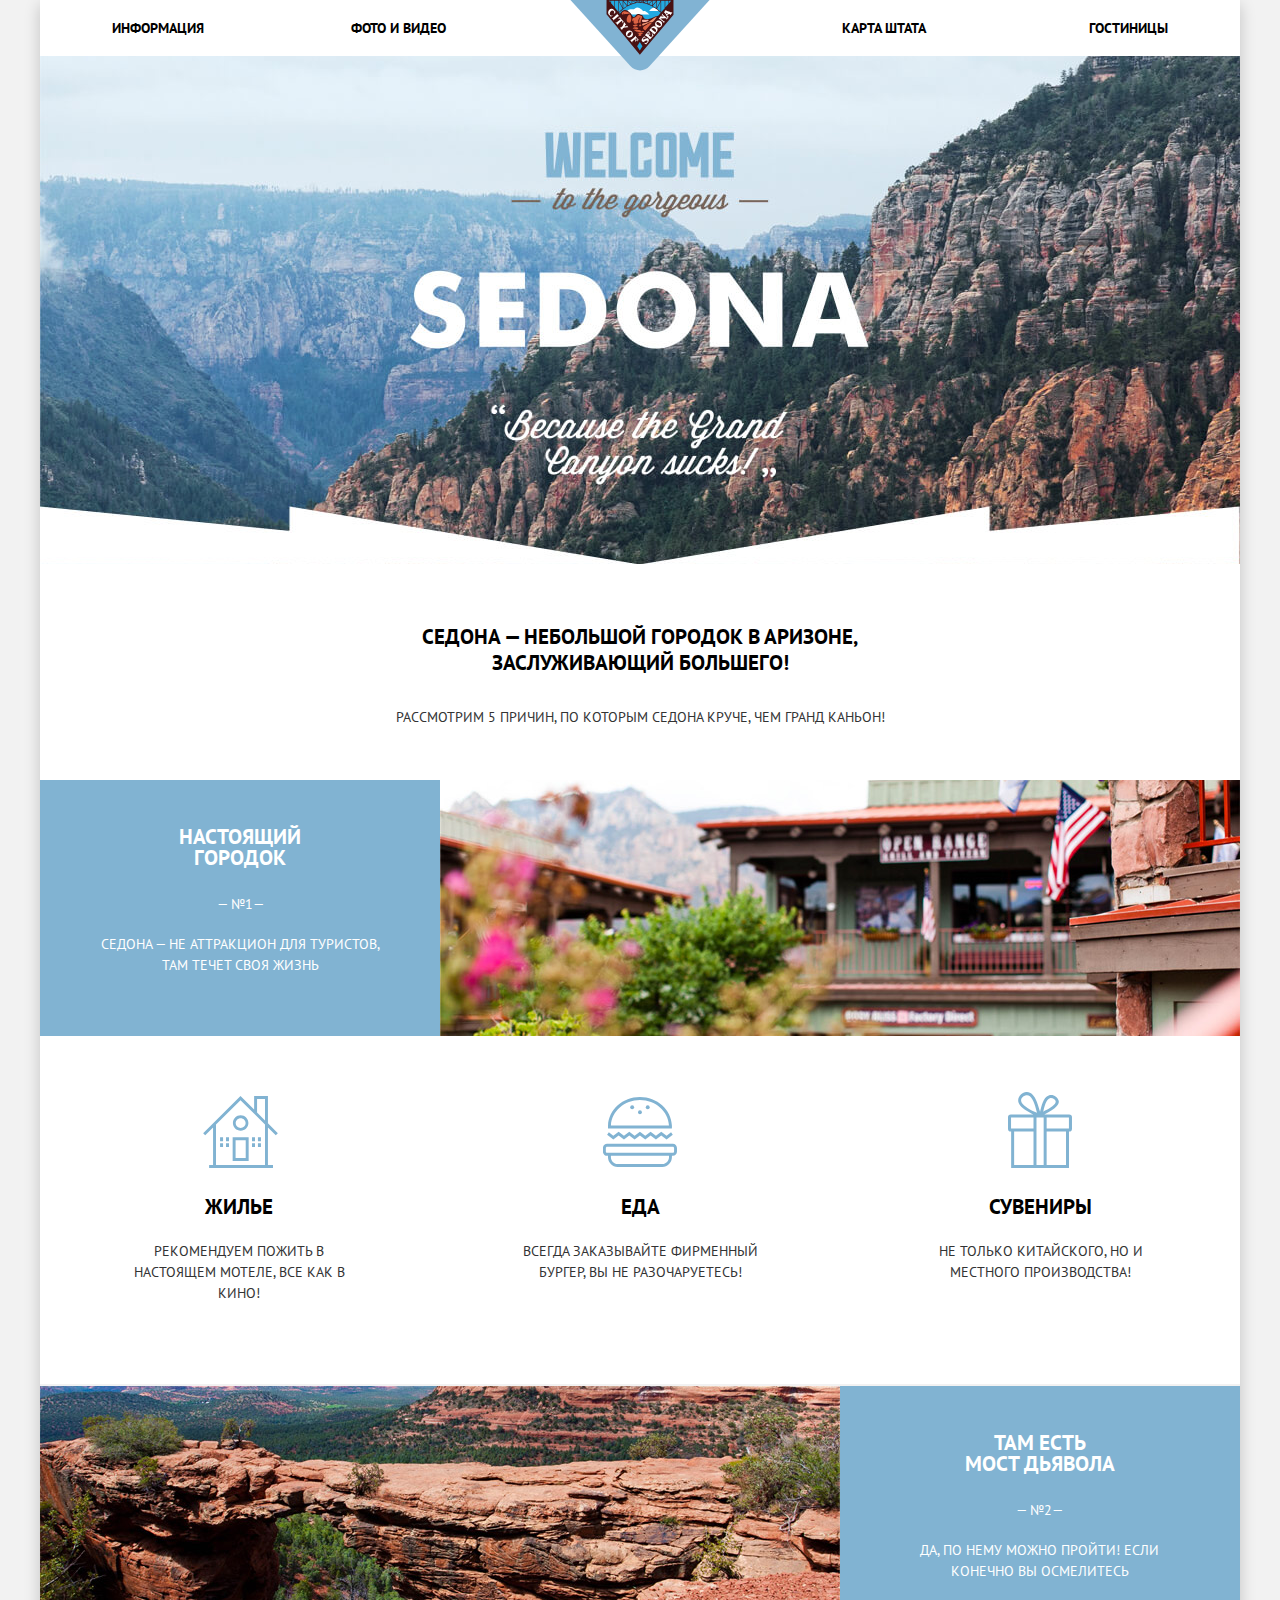
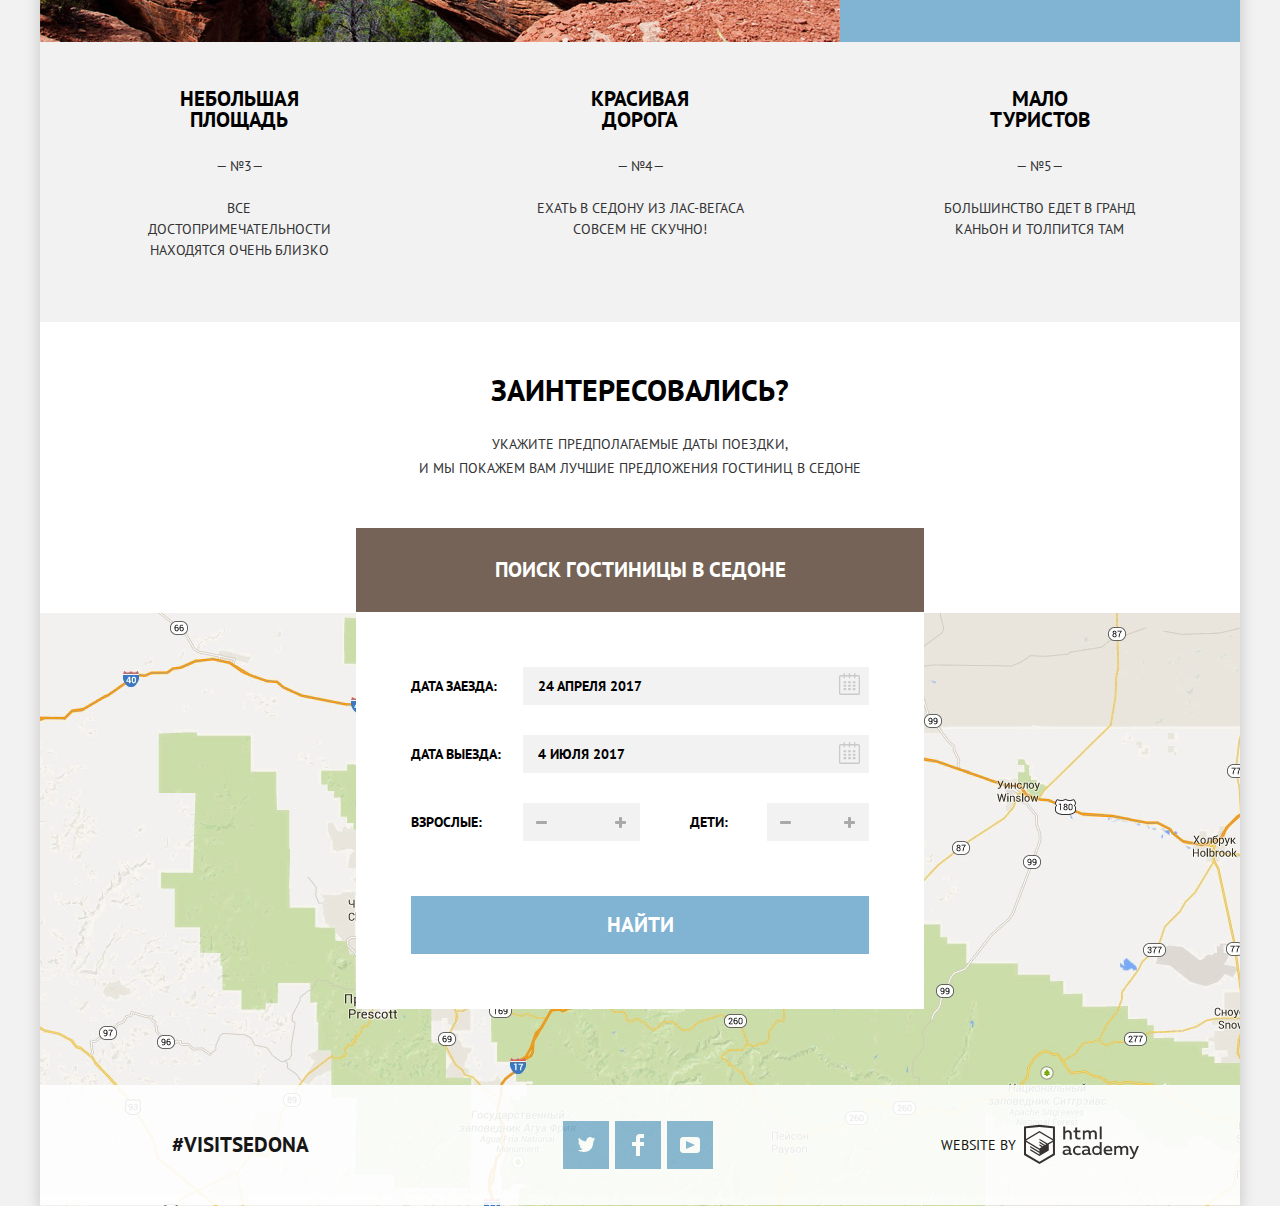
==== index.html @ dfe07df5 "final final edits" ====
<!DOCTYPE html>
<html lang="ru" class="no-js">
    <head>
        <meta charset="utf-8">
        <title>HTML Academy: Седона</title>
        <link rel="stylesheet" href="css/normalize.css">
        <link rel="stylesheet" href="css/style.css">
    </head>
    <body class="main-page">
        <div class="container">
            <header class="main-header">
                <nav class="main-navigation">
                    <div class="container-padded">
                        <a class="main-header-logo">
                            <img src="img/logo-sedona.svg" width="140" height="72" alt="Логотип сервиса поиска отелей Sedona">
                        </a>
                        <ul class="site-navigation">
                            <li class="site-navigation-items site-navigation-item-1"><a href="#">Информация</a></li>
                            <li class="site-navigation-items site-navigation-item-2"><a href="#">Фото и видео</a></li>
                            <li class="site-navigation-items site-navigation-item-3"><a href="#">Карта штата</a></li>
                            <li class="site-navigation-items site-navigation-item-4"><a href="hotels.html">Гостиницы</a></li>
                        </ul>
                    </div>
                </nav>
            </header>
            <main class="content main-content">
                <div class="main-image">
                    <h1 class="visually-hidden">Welcome to the gorgeous Sedona because the Grand Canyon sucks!</h1>
                </div>
                <section class="welcome">
                    <div class="welcome-container">
                        <h2 class="welcome-header">Седона &#8212; небольшой городок в Аризоне, заслуживающий большего!</h2>
                        <p class="welcome-text">Рассмотрим 5 причин, по которым Седона круче, чем гранд каньон!</p>
                    </div>
                </section>
                <section class="features">
                    <h2 class="visually-hidden">Преимущества Седоны</h2>
                    <ul class="features-list features-list-first">
                        <li class="features-item features-item-1">
                            <h3 class="features-title features-special-title">настоящий<br>городок</h3>
                            <span class="features-number">&#8212; №1&#8212;</span>
                            <p class="features-text">Седона &#8212; не аттракцион для туристов, там течет своя жизнь</p>
                        </li>
                        <li class="features-item features-item-2">
                            <ul class="features-inner-list">
                                <li class="features-inner-item features-inner-item-1">
                                    <h3 class="features-title">Жилье</h3>
                                    <p>рекомендуем пожить в настоящем мотеле, все как в кино!</p>
                                </li>
                                <li class="features-inner-item features-inner-item-2">
                                    <h3 class="features-title">Еда</h3>
                                    <p>всегда заказывайте фирменный бургер, Вы не разочаруетесь!</p>
                                </li>
                                <li class="features-inner-item features-inner-item-3">
                                    <h3 class="features-title">Сувениры</h3>
                                    <p>не только китайского, но и местного производства!</p>
                                </li>
                            </ul>
                        </li>
                        <li class="features-item features-item-3">
                            <h3 class="features-title features-special-title">там есть<br>мост дьявола</h3>
                            <span class="features-number">&#8212; №2&#8212;</span>
                            <p class="features-text">да, по нему можно пройти! если конечно вы осмелитесь</p>
                        </li>
                    </ul>
                    <ul class="features-list-second">
                        <li class="features-item features-item-4">
                            <h3 class="features-title">небольшая<br>площадь</h3>
                            <span class="features-number">&#8212; №3&#8212;</span>
                            <p class="features-text">все достопримечательности находятся очень близко</p>
                        </li>
                        <li class="features-item features-item-5">
                            <h3 class="features-title">красивая<br>дорога</h3>
                            <span class="features-number">&#8212; №4&#8212;</span>
                            <p class="features-text">ехать в седону из Лас-Вегаса совсем не скучно!</p>
                        </li>
                        <li class="features-item features-item-6">
                            <h3 class="features-title">мало<br>туристов</h3>
                            <span class="features-number">&#8212; №5&#8212;</span>
                            <p class="features-text">большинство едет в Гранд каньон и толпится там</p>
                        </li>
                    </ul>
                </section>
                <section class="booking">
                    <h2 class="visually-hidden">поиск гостиницы в Седоне</h2>
                    <div class="booking-first-container">
                        <b>Заинтересовались?</b>
                        <p>укажите предполагаемые даты поездки,<br> и мы покажем Вам лучшие предложения гостиниц в Седоне</p>
                    </div>
                    <div class="booking-map-wrapper">
                        <a href="#" class="button booking-button">поиск гостиницы в Седоне</a>
                        <img class="booking-img" src="img/map.jpg" width="1200" height="593" alt="Карта окрестностей Седоны">
                    </div>
                    <form action="https://echo.htmlacademy.ru" method="get" class="booking-form">
                        <div class="booking-container">
                            <label for="entry-date-field">Дата заезда:</label>
                            <div class="booking-input-wrapper booking-input-wrapper-calendar">
                                <input class="booking-input" id="entry-date-field" type="text" name="checkin-date" placeholder="24 апреля 2017">
                                <button class="calendar-button" type="button">
                                    <svg class="calendar-icon" xmlns="http://www.w3.org/2000/svg" width="21" height="22"><path d="M19.251 2.025h-2.845V.648c0-.381-.294-.689-.656-.689-.363 0-.656.308-.656.689v1.377h-3.938V.648c0-.381-.294-.689-.655-.689-.363 0-.657.308-.657.689v1.377H5.906V.648c0-.381-.294-.689-.656-.689-.363 0-.657.308-.657.689v1.377H1.75C.784 2.025 0 2.847 0 3.862v16.302C0 21.179.784 22 1.75 22h17.501c.966 0 1.749-.821 1.749-1.836V3.862c0-1.015-.783-1.837-1.749-1.837zm.437 18.139a.448.448 0 0 1-.437.459H1.75a.45.45 0 0 1-.438-.459V3.862a.45.45 0 0 1 .438-.459h2.844v1.378c0 .381.294.689.657.689.362 0 .656-.308.656-.689V3.403h3.938v1.378c0 .381.294.689.657.689.361 0 .655-.308.655-.689V3.403h3.938v1.378c0 .381.293.689.656.689.362 0 .656-.308.656-.689V3.403h2.845c.241 0 .437.206.437.459v16.302z"/><path d="M4.594 8.225h2.625v2.066H4.594zm0 3.443h2.625v2.067H4.594zm0 3.444h2.625v2.066H4.594zm4.594 0h2.625v2.066H9.188zm0-3.444h2.625v2.067H9.188zm0-3.443h2.625v2.066H9.188zm4.593 6.887h2.625v2.066h-2.625zm0-3.444h2.625v2.067h-2.625zm0-3.443h2.625v2.066h-2.625z"/></svg>
                                    <span class="visually-hidden">Выбрать дату</span>
                                </button>
                            </div>
                        </div>
                        <div class="booking-container">
                            <label for="exit-date-field">Дата выезда:</label>
                            <div class="booking-input-wrapper booking-input-wrapper-calendar">
                                <input class="booking-input" id="exit-date-field" type="text" name="checkout-date" placeholder="4 июля 2017">
                                <button class="calendar-button" type="button">
                                    <svg class="calendar-icon" xmlns="http://www.w3.org/2000/svg" width="21" height="22"><path d="M19.251 2.025h-2.845V.648c0-.381-.294-.689-.656-.689-.363 0-.656.308-.656.689v1.377h-3.938V.648c0-.381-.294-.689-.655-.689-.363 0-.657.308-.657.689v1.377H5.906V.648c0-.381-.294-.689-.656-.689-.363 0-.657.308-.657.689v1.377H1.75C.784 2.025 0 2.847 0 3.862v16.302C0 21.179.784 22 1.75 22h17.501c.966 0 1.749-.821 1.749-1.836V3.862c0-1.015-.783-1.837-1.749-1.837zm.437 18.139a.448.448 0 0 1-.437.459H1.75a.45.45 0 0 1-.438-.459V3.862a.45.45 0 0 1 .438-.459h2.844v1.378c0 .381.294.689.657.689.362 0 .656-.308.656-.689V3.403h3.938v1.378c0 .381.294.689.657.689.361 0 .655-.308.655-.689V3.403h3.938v1.378c0 .381.293.689.656.689.362 0 .656-.308.656-.689V3.403h2.845c.241 0 .437.206.437.459v16.302z"/><path d="M4.594 8.225h2.625v2.066H4.594zm0 3.443h2.625v2.067H4.594zm0 3.444h2.625v2.066H4.594zm4.594 0h2.625v2.066H9.188zm0-3.444h2.625v2.067H9.188zm0-3.443h2.625v2.066H9.188zm4.593 6.887h2.625v2.066h-2.625zm0-3.444h2.625v2.067h-2.625zm0-3.443h2.625v2.066h-2.625z"/></svg>
                                    <span class="visually-hidden">Выбрать дату</span>
                                </button>
                            </div>
                        </div>
                        <div class="booking-container booking-number-container">
                            <div class="booking-container-column booking-container-column-1">
                                <label for="adults-field">Взрослые:</label>
                                <div class="booking-input-wrapper booking-input-wrapper-counter">
                                    <button class="booking-control booking-control-minus" type="button"><span class="visually-hidden">Увеличить</span></button>
                                    <input class="booking-input" id="adults-field" type="number" name="adults" min="1" max="10" step="1">
                                    <button class="booking-control booking-control-plus" type="button"><span class="visually-hidden">Уменьшить</span></button>
                                </div>
                            </div>
                            <div class="booking-container-column booking-container-column-2">
                                <label class="children-label" for="children-field">Дети:</label>
                                <div class="booking-input-wrapper booking-input-wrapper-counter">
                                    <button class="booking-control booking-control-minus" type="button"><span class="visually-hidden">Увеличить</span></button>
                                    <input class="booking-input" id="children-field" type="number" name="children" min="0" max="10" step="1">
                                    <button class="booking-control booking-control-plus" type="button"><span class="visually-hidden">Уменьшить</span></button>
                                </div>
                            </div>
                        </div>
                        <input class="button booking-btn-container" type="submit" value="Найти">
                    </form>
                </section>
            </main>
            <footer class="main-footer">
                <p class="footer-hash">
                    <a href="#">#visitsedona</a>
                </p>
                <div class="footer-social">
                    <ul class="social-list">
                        <li><a class="social-button social-button-tw" href="#">Twitter</a></li>
                        <li><a class="social-button social-button-fb" href="#">Facebook</a></li>
                        <li><a class="social-button social-button-you" href="#">Youtube</a></li>
                    </ul>
                </div>
                <p class="footer-copyright">
                    <span>website by</span>
                    <a class="html-academy-link" href="https://htmlacademy.ru/intensive/htmlcss" target="_blank">
                        <img src="img/logo-htmlacademy.svg" width="115" height="41" alt="HTML-Academy">
                    </a>
                </p>
            </footer>
        </div>
    </body>
</html>
---- css/style.css ----
@charset "UTF-8";

/*============================================
Подключение шрифтов
============================================*/
@font-face {
  font-family: "PT Sans";
  font-style: normal;
  font-weight: 400;
  src: url("../fonts/pt-sans-v9-latin_cyrillic-regular.woff2") format("woff2"),
       url("../fonts/pt-sans-v9-latin_cyrillic-regular.woff") format("woff");
}

@font-face {
  font-family: "PT Sans";
  font-style: normal;
  font-weight: 700;
  src: url("../fonts/pt-sans-v9-latin_cyrillic-700.woff2") format("woff2"),
       url("../fonts/pt-sans-v9-latin_cyrillic-700.woff") format("woff");
}

/*============================================
Базовые стили
============================================*/
body {
    font-family: "PT Sans", Arial, sans-serif;
    font-size: 14px;
    line-height: 1.5;
    color: #333333;
    text-transform: uppercase;
    margin: 0 auto;
    background-color: #f2f2f2;
}

a {
    text-decoration: none;
}

.container {
    width: 1200px;
    margin: 0 auto;
    box-shadow: 0 5px 15px rgba(0, 1, 1, 0.2);
}

.container-padded {
    padding-left: 72px;
    padding-right: 72px;
}

.visually-hidden:not(:focus):not(:active) {
    position: absolute;
    width: 1px;
    height: 1px;
    margin: -1px;
    border: 0;
    padding: 0;
    white-space: nowrap;
    clip-path: inset(100%);
    clip: rect(0 0 0 0);
    overflow: hidden;
}

.visually-hidden {
  position: absolute;
  width: 1px;
  height: 1px;
  margin: -1px;
  border: 0;
  padding: 0;
  white-space: nowrap;
  clip-path: inset(100%);
  clip: rect(0 0 0 0);
  overflow: hidden;
}

/*============================================
Стили навигации - хедера
============================================*/
.main-navigation {
    position: relative;
    line-height: 1.86;
    font-weight: bold;
    color: #000000;

    background-color: #ffffff;
}

.main-header-logo {
    position: absolute;
    width: 140px;
    height: 72px;
    top: -1px;
    left: 0;
    right: 0;
    margin-left: auto;
    margin-right: auto;
}

.site-navigation {
    display: flex;
    margin: 0;
    padding: 0;
    text-align: center;
    list-style: none;
}

.site-navigation .site-navigation-items {
    padding-top: 15px;
    padding-bottom: 15px;
}

.site-navigation .site-navigation-item-1 {
    text-align: left;
    padding-right: 74px;
}

.site-navigation .site-navigation-item-2 {
    margin-right: auto;
    text-align: left;
    padding-left: 73px;
    padding-right: 68px;
}

.site-navigation .site-navigation-item-3 {
    margin-left: auto;
    text-align: right;
    padding-left: 76px;
    padding-right: 75px;
}

.site-navigation .site-navigation-item-4 {
    text-align: right;
    padding-left: 88px;
}

.site-navigation a:not(.current-page) {
    color: #000000;
}

.site-navigation a:not(.current-page):hover {
    color: #81b3d2;
}

.site-navigation a:not(.current-page):active {
    color: rgba(0, 0, 0, 0.3);
}

.site-navigation .current-page,
.site-navigation .current-page:hover,
.site-navigation .current-page:active {
    color: #766357;
}


/*============================================
Стили основного контента
============================================*/
/* приветствие с фоном */

.main-content {
    display: flex;
    flex-direction: column;
}
.main-image {
    min-height: 508px;
    background: url("../img/welcome-bg_all-in-one.jpg");
    background-position: 0 -83px;
    background-repeat: no-repeat;
}

.welcome {
    background-color: #ffffff;
}

.welcome-container {
    max-width: 500px;
    min-height: 155px;
    margin: 0 auto;
    padding-bottom: 18px;
    padding-top: 43px;
    background-color: #fff;
    text-align: center;
}

.welcome .welcome-header {
    margin-bottom: 30px;
    font-size: 21px;
    line-height: 1.24;
    font-weight: bold;
    color: #000000;
    background-color: #ffffff;
}

/* блок преимуществ */
.features-list,
.features-inner-list,
.features-list-second {
    margin: 0;
    padding: 0;
    list-style: none;
}

.features-list .features-item-1 {
    display: flex;
    flex-direction: column;
    min-height: 256px;
    padding-left: 60px;
    padding-right: 860px;
    text-align: center;
    color: #ffffff;
    background-color: #81b3d2;
    background-image: url("../img/city-scene.jpg");
    background-position: 100% -78px;
    background-repeat: no-repeat;
}

.features-list .features-item-3 {
    display: flex;
    flex-direction: column;
    min-height: 256px;
    padding-right: 49px;
    padding-left: 848px;
    text-align: center;
    color: #ffffff;
    background-color: #81b3d2;
    background-image: url("../img/devils-bridge.jpg");
    background-position: 0 -76px;
    background-repeat: no-repeat;
}
/* ---------------- */
.features-inner-list {
    display: flex;
    margin-bottom: 2px;
    background-color: #ffffff;
}

.features-inner-list .features-inner-item {
    display: flex;
    flex-direction: column;
    margin: 0 auto;
    padding-top: 145px;
    padding-bottom: 66px;
    text-align: center;

    background-repeat: no-repeat;
    background-position-x: 50%;
}

.features-inner-list .features-title {
    margin: 0;
    padding-top: 15px;
    padding-bottom: 10px;
}

.features-inner-list .features-inner-item-1 {
    width: 252px;
    padding-left: 73px;
    padding-right: 75px;

    background-image: url("../img/icon-1.svg");
    background-position-y: 60px;
}

.features-inner-list .features-inner-item-2 {
    width: 284px;
    padding-left: 58px;
    padding-right: 58px;

    background-image: url("../img/icon-2.svg");
    background-position-y: 61px;
}

.features-inner-list .features-inner-item-3 {
    width: 273px;
    padding-left: 64px;
    padding-right: 63px;

    background-image: url("../img/icon-3.svg");
    background-position-y: 56px;
}
/* -------------------- */
.features-list-second {
    display: flex;
    text-align: center;
}

.features-item-4 {
    width: 208px;
    padding: 34px 97px 47px 95px;
}

.features-item-5 {
    width: 262px;
    padding: 34px 69px 47px 69px;
}

.features-item-6 {
    width: 247px;
    padding: 34px 77px 47px 76px;
}

.features-list-second .features-title {
    margin: 0;
    padding-top: 12px;
    padding-bottom: 26px;
}

.features-list-second .features-text {
    padding-top: 7px;
}

/* ---------------- */
.features-item .features-title {
    font-size: 21px;
    line-height: 1;
    font-weight: bold;
    color: #000000;
}

.features .features-special-title {
    padding-top: 25px;
    padding-bottom: 5px;
    color: #ffffff;
}

.features-item .features-number{
    padding-bottom: 5px;
}

/* блок заказа гостиниц */
.booking {
    position: relative;
    display: flex;
    flex-direction: column;
    align-items: center;
    text-align: center;
    background-color: #ffffff;
}

.booking-first-container {
    padding-top: 50px;
    padding-bottom: 47px;
}

.booking b {
    font-size: 30px;
    line-height: 1.2;
    font-weight: bold;
    color: #000000;
}

.booking p {
    margin: 0;
    padding-top: 25px;
    line-height: 1.71;
    color: #333333;
}

.booking-map-wrapper {
    position: relative;
    display: block;
    width: 1200px;
    height: 557px;
}

.booking-button {
    display: block;
    width: 568px;
    min-height: 56px;
    margin-left: auto;
    margin-right: auto;
    padding-top: 29px;
    font-size: 21px;
    line-height: 1.24;
    font-weight: bold;
    color: #ffffff;

    background-color: #766357;
}

.booking-button:hover {
    background-color: #604e43;
}

.booking-button:active {
    background-color: #503e33;
}

.booking input[type="submit"]:hover {
    background-color: #669ec0;
}

.booking input[type="submit"]:active {
    background-color: #5496bd;
}

.booking-img {
    position: absolute;
    top: 85px;
    left: 0;
}

.booking-form {
    position: absolute;
    width: 568px;
    top: 290px;
    padding: 55px;

    background-color: #ffffff;
    box-sizing: border-box;
}

.booking-form .booking-container {
    display: flex;
    align-items: center;
    margin-top: 0;
    margin-bottom: 30px;
    font-weight: bold;
    line-height: 1.86;
    color: #000000;
    box-sizing: border-box;
}
.booking-form .booking-number-container {
    margin-bottom: 55px;
}

.booking-form label {
    display: block;
    flex-shrink: 0;
    width: 112px;
    text-align: left;
    padding: 6px 0 6px 0;
}

.booking-container-column {
    display: flex;
    width: 50%;
}

.booking-form .booking-input-wrapper {
    position: relative;
    width: 346px;
}

.booking-input-wrapper-calendar .calendar-button {
    position: absolute;
    top: 0;
    right: 0;
    width: 39px;
    height: 38px;
    padding: 0;
    border: 0;

    background-color: transparent;
}

.booking-input-wrapper-calendar .calendar-icon {
    fill: #cacaca;
}

.booking-input-wrapper-calendar .calendar-icon:hover {
    fill: #000000;
}

.booking-input-wrapper-calendar .calendar-icon:active {
    fill: #81b3d2;
}

.booking-form .booking-input {
    width: 100%;
    min-height: 38px;
    padding: 6px 15px;
    padding-right: 45px;
    box-sizing: border-box;

    font-size: 14px;
    line-height: 1.86;
    font-weight: bold;
    text-transform: uppercase;
    border: 0;
/*     outline: 0; */

    background-color: #f2f2f2;
}

.booking-container-column .booking-input {
    width: 50%;
    height: 38px;
    margin: 0;
    padding-left: 5px;
    padding-right: 5px;
    text-align: center;
}

.booking-form .children-label {
    text-align: center;
    padding: 0;
    padding-top: 6px;
    padding-left: 12px;
    width: 50%;
}

input[type="number"] {
    -moz-appearance:textfield;
}

input::-webkit-outer-spin-button,
input::-webkit-inner-spin-button {
    -webkit-appearance: none;
}

.booking-form .booking-input:hover {
    background-color: #ebebeb;
}

.booking-form .booking-input:focus {
    background-color: #fff;
    box-shadow: inset 0 0 0 2px #e5e5e5;
}

.booking-form .booking-input::placeholder {
    color: #000000;
}

.booking-input-wrapper-counter {
    display: flex;
    width: 100%;
}

.booking-control {
    position: relative;
    display: block;
    flex-shrink: 0;
    width: 38px;
    height: 38px;
    background-color: #f2f2f2;
    border: 0;
}

.booking-control-minus:before {
    content: "";
    position: absolute;
    top: 18px;
    left: 13px;
    width: 11px;
    height: 3px;
    border-radius: 1px;
    background-color: #a9a9a9;
}

.booking-control-plus:before {
    content: "";
    position: absolute;
    top: 18px;
    left: 13px;
    width: 11px;
    height: 3px;
    border-radius: 1px;
    background-color: #a9a9a9;
}

.booking-control-plus:after {
    content: "";
    position: absolute;
    top: 14px;
    left: 17px;
    width: 3px;
    height: 11px;
    border-radius: 1px;
    background-color: #a9a9a9;
}

.booking-control-minus:hover:before{
    background-color: #000000;
}

.booking-control-plus:hover:after,
.booking-control-plus:hover:before{
    background-color: #000000;
}

.booking-control-minus:active:before{
    background-color: #81b3d2;
}

.booking-control-plus:active:after,
.booking-control-plus:active:before{
    background-color: #81b3d2;
}

.booking-form input[type=submit] {
    width: 100%;
    margin-bottom: 0;
    padding: 16px 48px;
    text-align: center;
    font-size: 21px;
    line-height: 1.24;
    font-weight: bold;
    color: #ffffff;
    text-transform: uppercase;
    border: 0;
    background-color: #81b3d2;

}

/*============================================
Стили подвала
============================================*/
.main-footer {
    display: flex;
    justify-content: space-between;
    align-items: center;
    position: relative;
    width: 1200px;
    min-height: 120px;
    background-color: #ffffff;
    opacity: 0.9;
}

.footer-hash {
    padding-left: 132px;
}

.footer-hash a{
    font-size: 21px;
    line-height: 1.24;
    font-weight: bold;
    color: #000000;
}

.footer-social .social-list {
    display: flex;
    margin: 0;
    margin-left: 26px;
    padding: 0;
    list-style: none;
}

.social-list li {
    margin-right: 6px;
}

.social-list li:last-child {
    margin-right: 0;
}

.social-list .social-button {
    display: block;
    width: 46px;
    height: 48px;
    text-indent: 100%;
    white-space: nowrap;
    overflow: hidden;
    background-color: #81b3d2;
    background-position: 50% 50%;
    background-repeat: no-repeat;
}

.social-list .social-button:last-child {
    margin-right: 0;
}

.social-list .social-button-tw {
    background-image: url("../img/twitter.svg");
}

.social-list .social-button-fb {
    background-image: url("../img/fb-icon.svg");
}

.social-list .social-button-you {
    background-image: url("../img/youtube.svg");
}

.footer-copyright {
    display: flex;
    align-items: center;
    padding-right: 101px;
}

.footer-copyright span {
    padding-right: 8px;
    line-height: 1.86;
    color: #000000;
}

.social-button:hover {
    background-color: #669ec0;
}

.social-button:active {
    background-color: #5496bd;
}

.footer-copyright .html-academy-link {
    padding-top: 6px;
}

/*============================================
Стили страницы отелей
============================================*/
.filter {
    min-height: 160px;
    padding: 27px 0 30px;
    color: #ffffff;
    background-image: url("../img/filter_bg.jpg");
    background-repeat: no-repeat;
    background-position: 0 -100px;
}

.filter .flex-container {
    display: flex;
    box-sizing: border-box;
}

.inner-booking-form .booking-fieldset {
    min-width: 240px;
    margin: 0;
    padding: 0;
    border: 0;
}

.inner-booking-form .booking-fieldset-2 {
    margin-left: 15px;
}

.filter .fieldset-legend {
    font-size: 16px;
    line-height: 1.31;
    font-weight: bold;
    margin: 0;
    margin-bottom: 24px;
}

.filter .filter-list {
    margin: 0;
    padding: 0;
    list-style: none;
}

.filter .filter-item {
    margin-bottom: 23px;
}

.filter .filter-item:last-child {
    margin-bottom: 0;
}

.filter .filter-checkbox {
    position: absolute;
    width: 1px;
    height: 1px;
    margin: -1px;
    border: 0;
    padding: 0;
    white-space: nowrap;
    clip-path: inset(100%);
    clip: rect(0 0 0 0);
    overflow: hidden;
}

.filter .filter-checkbox-label {
    display: inline-block;
    vertical-align: top;
    position: relative;
    padding-top: 1px;
    padding-bottom: 1px;
    padding-left: 40px;
    user-select: none;
}

.filter .filter-checkbox-label:before {
    content: "";
    position: absolute;
    display: block;
    top: 0;
    left: 0;
    width: 23px;
    height: 23px;
    background-image: url("../img/checkbox-off.svg");
    background-repeat: no-repeat;
    background-position: 0 0;
    background-size: 23px 23px;
}

.filter-checkbox:checked ~ .filter-checkbox-label:before {
    width: 27px;
    height: 23px;
    background-image: url("../img/checkbox-on.svg");
    background-size: 27px 23px;
}

.inner-booking-form .range-container {
    display: flex;
    flex-direction: column;
    align-items: center;
    margin-left: auto;
}

/* ====================================================== */
.range {
  width: 318px;
  padding: 0;
  border: none;
  color: hsl(0, 0%, 100%);
  text-transform: uppercase;
}

.range-title {
  font-weight: 600;
  font-size: 16px;
  line-height: 21px;
}

.range-controls {
  position: relative;
  display: flex;
  justify-content: space-around;
  height: 32px;
  margin-top: 9px;
  margin-bottom: 54px;
  border: 2px solid hsl(0, 0%, 100%);
  border-radius: 2px;
}

.range-controls::after {
  content: "";
  position: absolute;
  top: 50%;
  left: 50%;
  width: 2px;
  height: 22px;
  background: hsl(0, 0%, 100%);
  transform: translate(-50%, -50%);
}

.range-label {
  font-size: 14px;
  line-height: 32px;
}

.range-label::before {
  content: "";
  position: absolute;
  top: 0;
  width: 50%;
  height: 32px;
}

.range-label-min::before {
  left: 0;
}
.range-label-max::before {
  right: 0;
}

.range-scale {
  position: absolute;
  bottom: -22px;
  width: 100%;
  height: 2px;
  background: hsla(0, 0%, 100%, 0.3);
}

.range-bar {
  position: absolute;
  left: calc(100% * 0 / 5000);
  right: calc(100% * (5000 - 3000) / 5000);
  height: 2px;
  background: hsl(0, 0%, 100%);
}

.range-lever {
  box-sizing: border-box;
  position: absolute;
  bottom: -32px;
  z-index: 2;
  width: 20px;
  height: 20px;
  background: hsl(0, 0%, 67%);
  border: 8px solid hsl(0, 0%, 100%);
  border-radius: 50%;
  box-shadow: 0 2px 1px 0 hsla(0, 0%, 0%, 0.2);
  cursor: grab;
}

.range-lever:active {
  cursor: grabbing;
}

.range-lever:hover {
  background: hsl(209, 64%, 31%);
}

.range-lever-min {
  left: calc(100% * 0 / 5000 - 20px / 2);
}

.range-lever-max {
  left: calc(100% * 3000 / 5000 - 20px / 2);
}

.range-input:focus + .range-lever {
  box-shadow: 0 0 0 3px hsla(0, 0%, 100%, 0.5);
}

.btn-transparent {
  display: block;
  padding: 6px 35px;
  font-size: 14px;
  line-height: 20px;
  color: hsl(0, 0%, 100%);
  text-transform: uppercase;
  background: transparent;
  border: 2px solid hsl(0, 0%, 100%);
  border-radius: 2px;
  cursor: pointer;
}

.btn-transparent:hover,
.btn-transparent:focus {
  color: hsl(0, 0%, 0%);
  background: hsl(0, 0%, 100%);
}

.btn-transparent:focus::-moz-focus-inner {
  border: 0;
}

/* ====================================================== */

.filter-info {
    color: #000000;
    background-color: #ffffff;
    border-bottom: 1px solid #e5e5e5;
}

.filter-info .flex-container {
    display: flex;
    align-items: center;
    padding-top: 10px;

}

.filter-search-results {
    min-width: 135px;
    margin-right: 30px;
    font-size: 21px;
    line-height: 1.24;
    font-weight: bold;
    color: #000000;
}

.filter-type {
    margin-top: 5px;
}

.sort-list {
    display: flex;
    margin: 0;
    padding: 0;
    list-style: none;
    font-size: 12px;
    line-height: 1.5;
    color: #000000;
}

.sort-list-title {
    margin-right: 38px;
}

.sort-item {
    margin-right: 34px;
}

.sort-item:last-child {
    margin-right: 0;
}

.sort-list-link {
    color: rgba(0, 0, 0, 0.3);
    text-decoration: none;
    border-bottom: 1px dotted #81b3d2;
}

.sort-list-link-active {
    color: #81b3d1;
    border-color: transparent;
}

.sort-list-link:active {
    color: #000000;
    border-color: transparent;
}

.sort-list-link:hover {
    color: #81b3d1;
}

.filter-sort {
    margin-top: 3px;
    margin-right: 1px;
    margin-left: auto;
}

.filter-sort-list {
    display: flex;
    margin: 0;
    padding: 0;
    list-style: none;
}

.triangle-item:last-child {
    margin-left: 12px;
}

.triangle {
    display: block;
    width: 0px;
    height: 0px;
    border-width: 10px 5.5px;
    border-color: #cacaca;
    border-style: solid;
    text-indent: -1000px;
    overflow: hidden;
}

.triangle-up {
    border-top: none;
    border-left-color: transparent;
    border-right-color: transparent;
}

.triangle-active {
    border-color: #81b3d2;
}

.triangle-down {
    border-bottom: none;
    border-left-color: transparent;
    border-right-color: transparent;
}

.triangle:hover {
    border-color: #231f20;
    border-left-color: transparent;
    border-right-color: transparent;
}

.triangle:active {
    border-color: #81b3d2;
    border-left-color: transparent;
    border-right-color: transparent;
}


/* ====================================================== */
.hotels {
    background-color: #ffffff;
}

.hotels .hotel-list {
    margin: 0;
    padding: 0;
    list-style: none;
}

.hotel-list .hotel-list-item {
    display: flex;
    padding-top: 30px;
    padding-bottom: 10px;
    border-bottom: 1px solid #e5e5e5;
}

.hotel-list-item-2 {
    padding-top: 0;
}

.hotel-list img {
    display: block;
    width: 135px;
    height: 90px;
}

.hotel-list .hotel-pic-container {
    padding-top: 5px;
    margin-right: 30px;
}

.hotel-list .hotel-name {
    margin-top: 0;
    margin-bottom: 7px;
}

.hotel-name a {
    font-size: 21px;
    font-weight: bold;
    line-height: 1.24;
    color: #000000;
}

.hotel-list .hotel-details {
    display: flex;
    margin-top: 0;
    margin-bottom: 14px;
}

.hotel-list .hotel-type {
    min-width: 110px;
    margin-right: 6px;
}

.hotel-list .hotel-buttons {
    display: flex;
}

.hotel-buttons .button {
    display: inline-block;
    vertical-align: top;
    padding: 4px 17px;
    border: 0;
    font-family: inherit;
    font-size: inherit;
    text-decoration: none;
    font-weight: bold;
    color: #ffffff;
    background-color: #81b3d2;
    text-transform: uppercase;
    text-align: center;
}

.hotel-buttons .button-confirm {
    background-color: #766357;
    margin-left: 6px;
}

.hotel-name a:hover {
    color: #81b3d2;
}

.hotel-name a:active {
    color: rgba(0, 0, 0, 0.3);
}

.hotel-buttons a {
    font-size: 14px;
    line-height: 1.5;
    font-weight: bold;
    color: #ffffff;
}

.button-action {
    background-color: #81b3d2;
}

.button-confirm {
    background-color: #766357;
}

.button-action:hover {
    background-color: #669ec0;
}

.button-action:active {
    background-color: #5496bd;
}

.button-confirm:hover {
    background-color: #604e43;
}

.button-confirm:active {
    background-color: #503e33;
}

.hotel-list .hotel-rating {
    display: flex;
    flex-direction: column;
    justify-content: space-between;
    margin-left: auto;
    -ms-align-items: flex-end;
    align-items: flex-end;
}

.hotel-stars {
    display: flex;
    width: 114px;
    margin-top: 4px;
    justify-content: flex-end;
}

.star {
    width: 18px;
    height: 17px;
    text-indent: -1000px;
    overflow: hidden;
    background-image: url("../img/star.svg");
    background-repeat: no-repeat;
    background-position: 0 0;
    margin-left: 5px;
}

.star:first-child {
    margin-left: 0;
}

.rating-text {
    display: inline-block;
    vertical-align: top;
    padding: 3px 14px;
    min-width: 90px;
    align-self: flex-end;
    background-color: #f2f2f2;
}
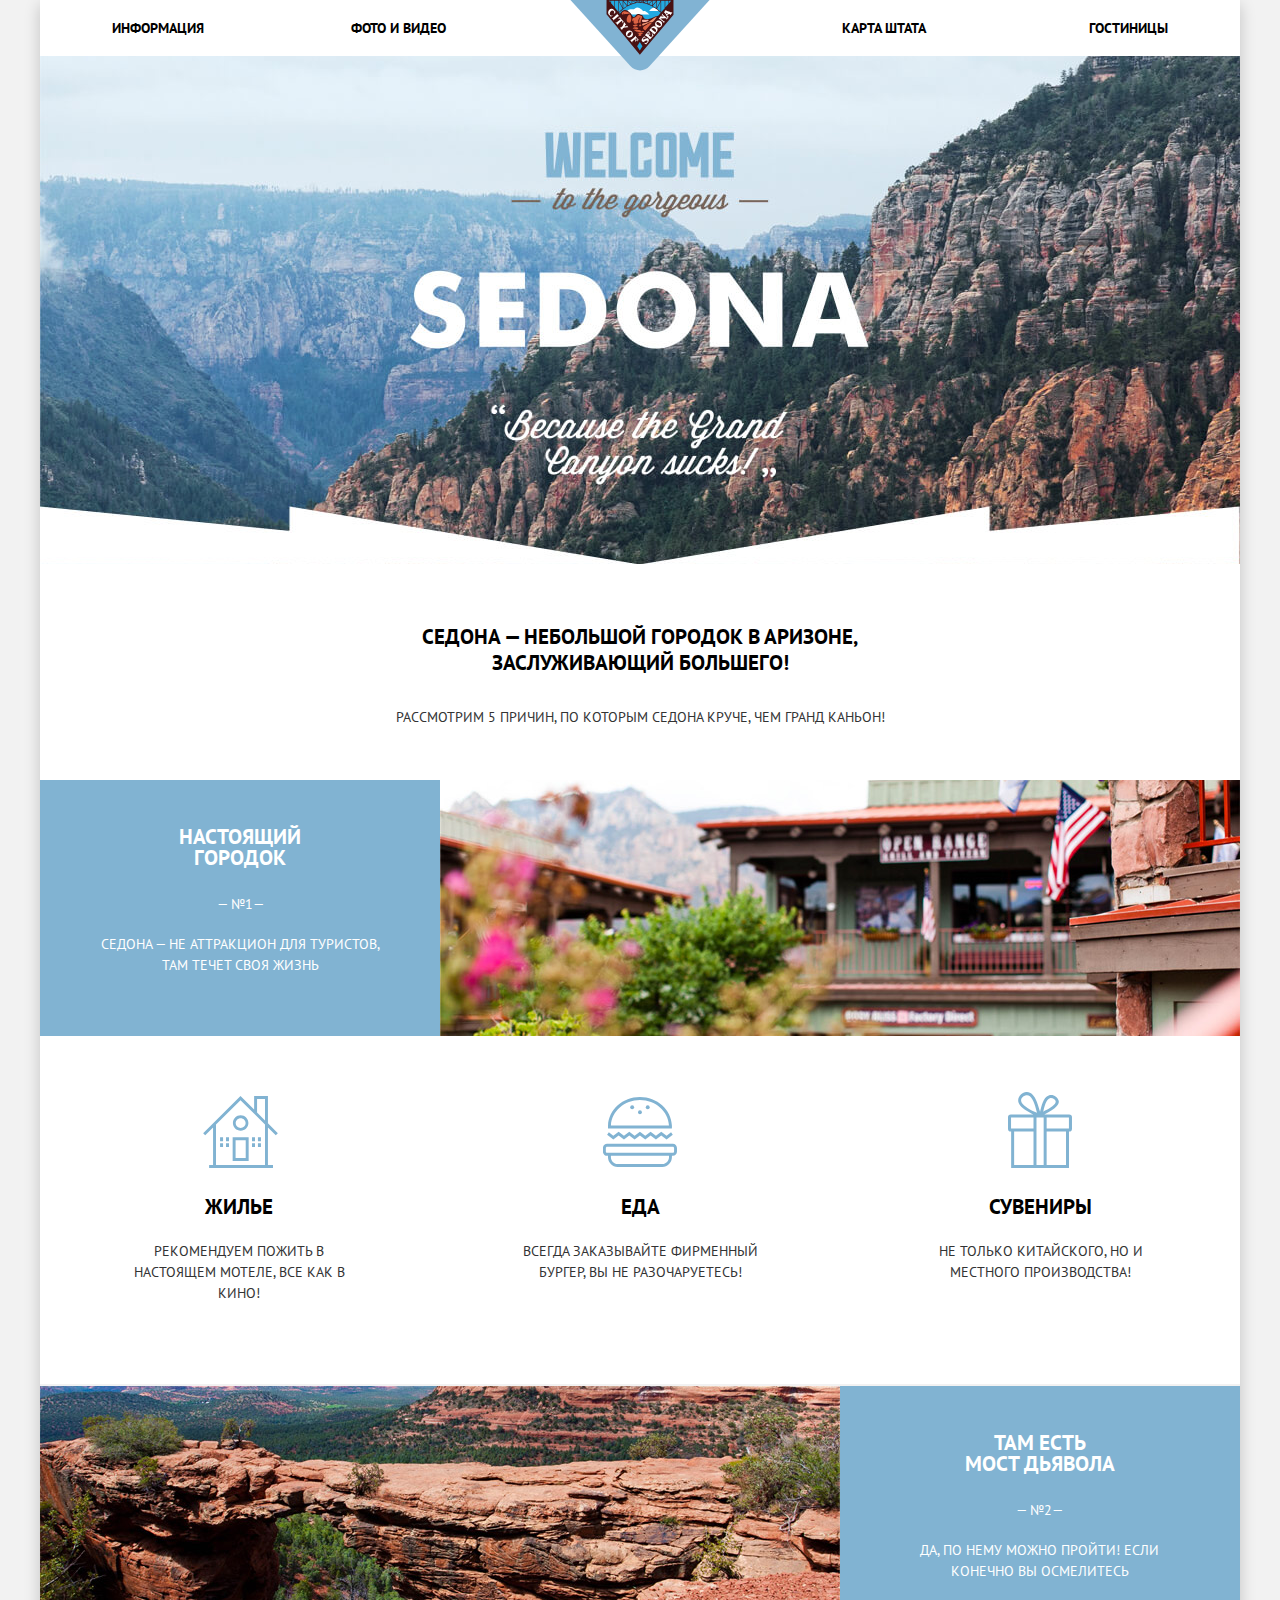
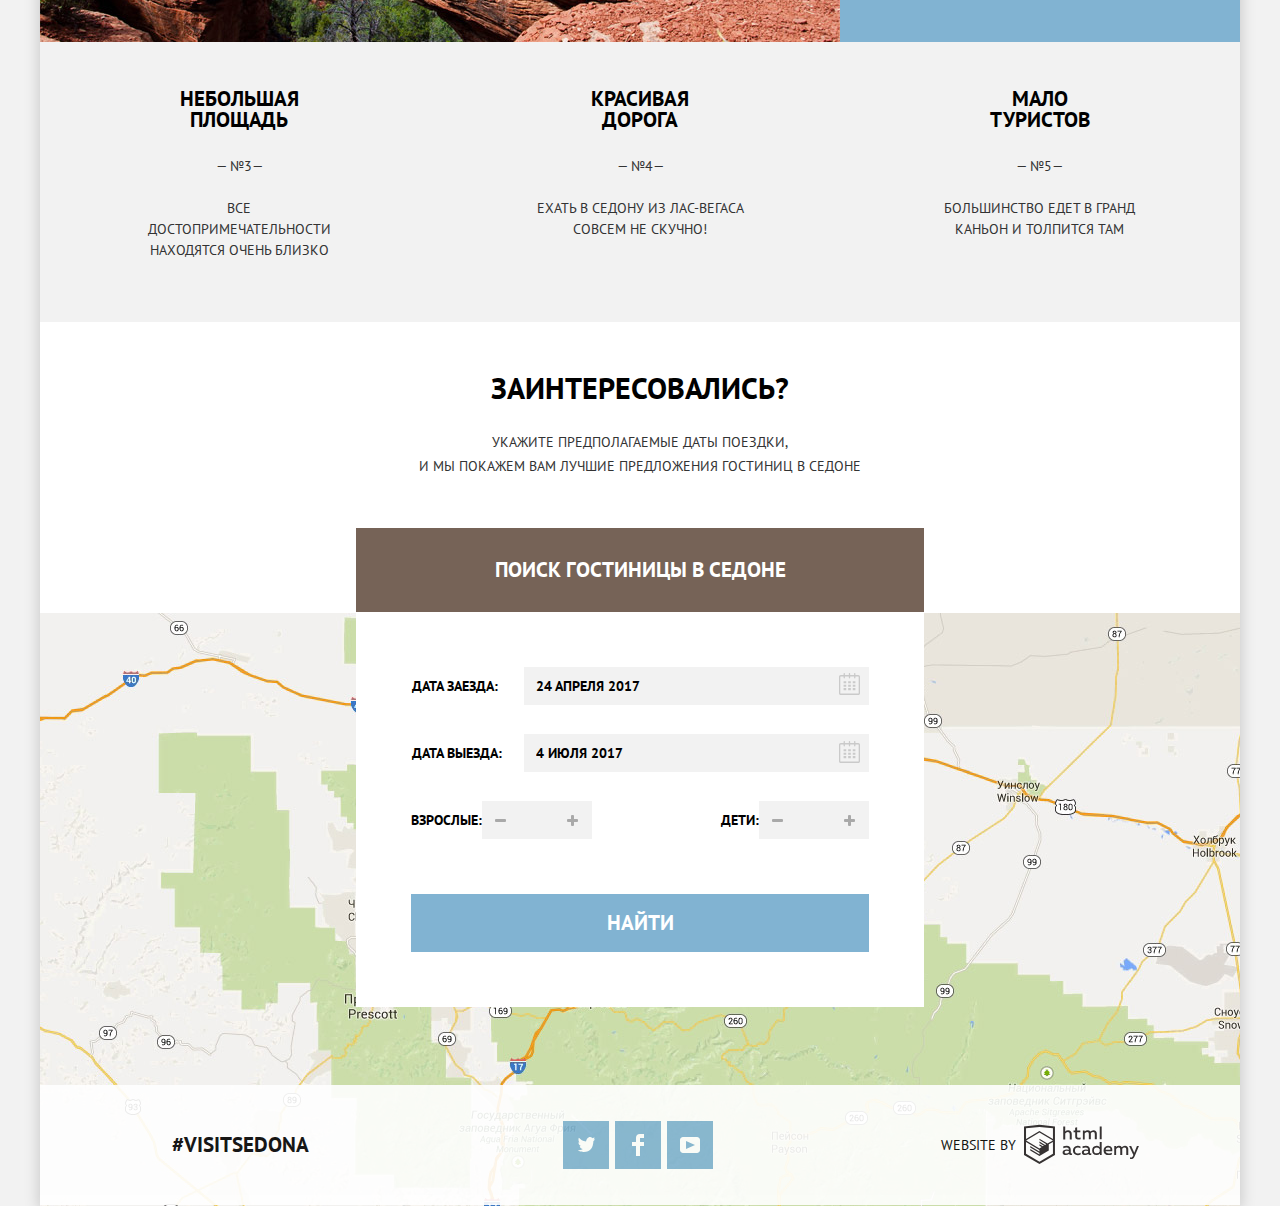
==== commit 4f852e44: "padding edits FH" ====
--- a/index.html
+++ b/index.html
@@ -93,7 +93,7 @@
                     </div>
                     <form action="https://echo.htmlacademy.ru" method="get" class="booking-form">
                         <div class="booking-container">
-                            <label for="entry-date-field">Дата заезда:</label>
+                            <label class="entry-label" for="entry-date-field">Дата заезда:</label>
                             <div class="booking-input-wrapper booking-input-wrapper-calendar">
                                 <input class="booking-input" id="entry-date-field" type="text" name="checkin-date" placeholder="24 апреля 2017">
                                 <button class="calendar-button" type="button">
@@ -103,7 +103,7 @@
                             </div>
                         </div>
                         <div class="booking-container">
-                            <label for="exit-date-field">Дата выезда:</label>
+                            <label class="exit-label" for="exit-date-field">Дата выезда:</label>
                             <div class="booking-input-wrapper booking-input-wrapper-calendar">
                                 <input class="booking-input" id="exit-date-field" type="text" name="checkout-date" placeholder="4 июля 2017">
                                 <button class="calendar-button" type="button">
@@ -114,18 +114,18 @@
                         </div>
                         <div class="booking-container booking-number-container">
                             <div class="booking-container-column booking-container-column-1">
-                                <label for="adults-field">Взрослые:</label>
-                                <div class="booking-input-wrapper booking-input-wrapper-counter">
+                                <label class="adults-label" for="adults-field">Взрослые:</label>
+                                <div class="booking-input-wrapper-counter">
                                     <button class="booking-control booking-control-minus" type="button"><span class="visually-hidden">Увеличить</span></button>
-                                    <input class="booking-input" id="adults-field" type="number" name="adults" min="1" max="10" step="1">
+                                    <input class="booking-input-counter" id="adults-field" type="number" name="adults" min="1" max="10" step="1">
                                     <button class="booking-control booking-control-plus" type="button"><span class="visually-hidden">Уменьшить</span></button>
                                 </div>
                             </div>
                             <div class="booking-container-column booking-container-column-2">
                                 <label class="children-label" for="children-field">Дети:</label>
-                                <div class="booking-input-wrapper booking-input-wrapper-counter">
+                                <div class="booking-input-wrapper-counter">
                                     <button class="booking-control booking-control-minus" type="button"><span class="visually-hidden">Увеличить</span></button>
-                                    <input class="booking-input" id="children-field" type="number" name="children" min="0" max="10" step="1">
+                                    <input class="booking-input-counter" id="children-field" type="number" name="children" min="0" max="10" step="1">
                                     <button class="booking-control booking-control-plus" type="button"><span class="visually-hidden">Уменьшить</span></button>
                                 </div>
                             </div>
--- a/css/style.css
+++ b/css/style.css
@@ -338,8 +338,8 @@
 }
 
 .booking-first-container {
-    padding-top: 50px;
-    padding-bottom: 47px;
+    padding-top: 48px;
+    padding-bottom: 49px;
 }
 
 .booking b {
@@ -414,7 +414,7 @@
     display: flex;
     align-items: center;
     margin-top: 0;
-    margin-bottom: 30px;
+    margin-bottom: 29px;
     font-weight: bold;
     line-height: 1.86;
     color: #000000;
@@ -422,19 +422,21 @@
 }
 .booking-form .booking-number-container {
     margin-bottom: 55px;
-}
-
-.booking-form label {
+    justify-content: space-between;
+}
+
+.booking-form .entry-label,
+.booking-form .exit-label {
     display: block;
     flex-shrink: 0;
     width: 112px;
     text-align: left;
-    padding: 6px 0 6px 0;
+    padding: 6px 0 6px 1px;
 }
 
 .booking-container-column {
     display: flex;
-    width: 50%;
+    align-items: center;
 }
 
 .booking-form .booking-input-wrapper {
@@ -469,7 +471,7 @@
 .booking-form .booking-input {
     width: 100%;
     min-height: 38px;
-    padding: 6px 15px;
+    padding: 6px 12px;
     padding-right: 45px;
     box-sizing: border-box;
 
@@ -483,21 +485,20 @@
     background-color: #f2f2f2;
 }
 
-.booking-container-column .booking-input {
-    width: 50%;
-    height: 38px;
+.booking-container-column .booking-input-counter {
+    min-height: 38px;
     margin: 0;
-    padding-left: 5px;
-    padding-right: 5px;
+/*     padding-left: 5px;
+padding-right: 5px; */
     text-align: center;
-}
-
-.booking-form .children-label {
-    text-align: center;
-    padding: 0;
-    padding-top: 6px;
-    padding-left: 12px;
-    width: 50%;
+
+    font-size: 14px;
+    line-height: 1.86;
+    font-weight: bold;
+    text-transform: uppercase;
+    border: 0;
+    box-sizing: border-box;
+    background-color: #f2f2f2;
 }
 
 input[type="number"] {
@@ -524,7 +525,6 @@
 
 .booking-input-wrapper-counter {
     display: flex;
-    width: 100%;
 }
 
 .booking-control {
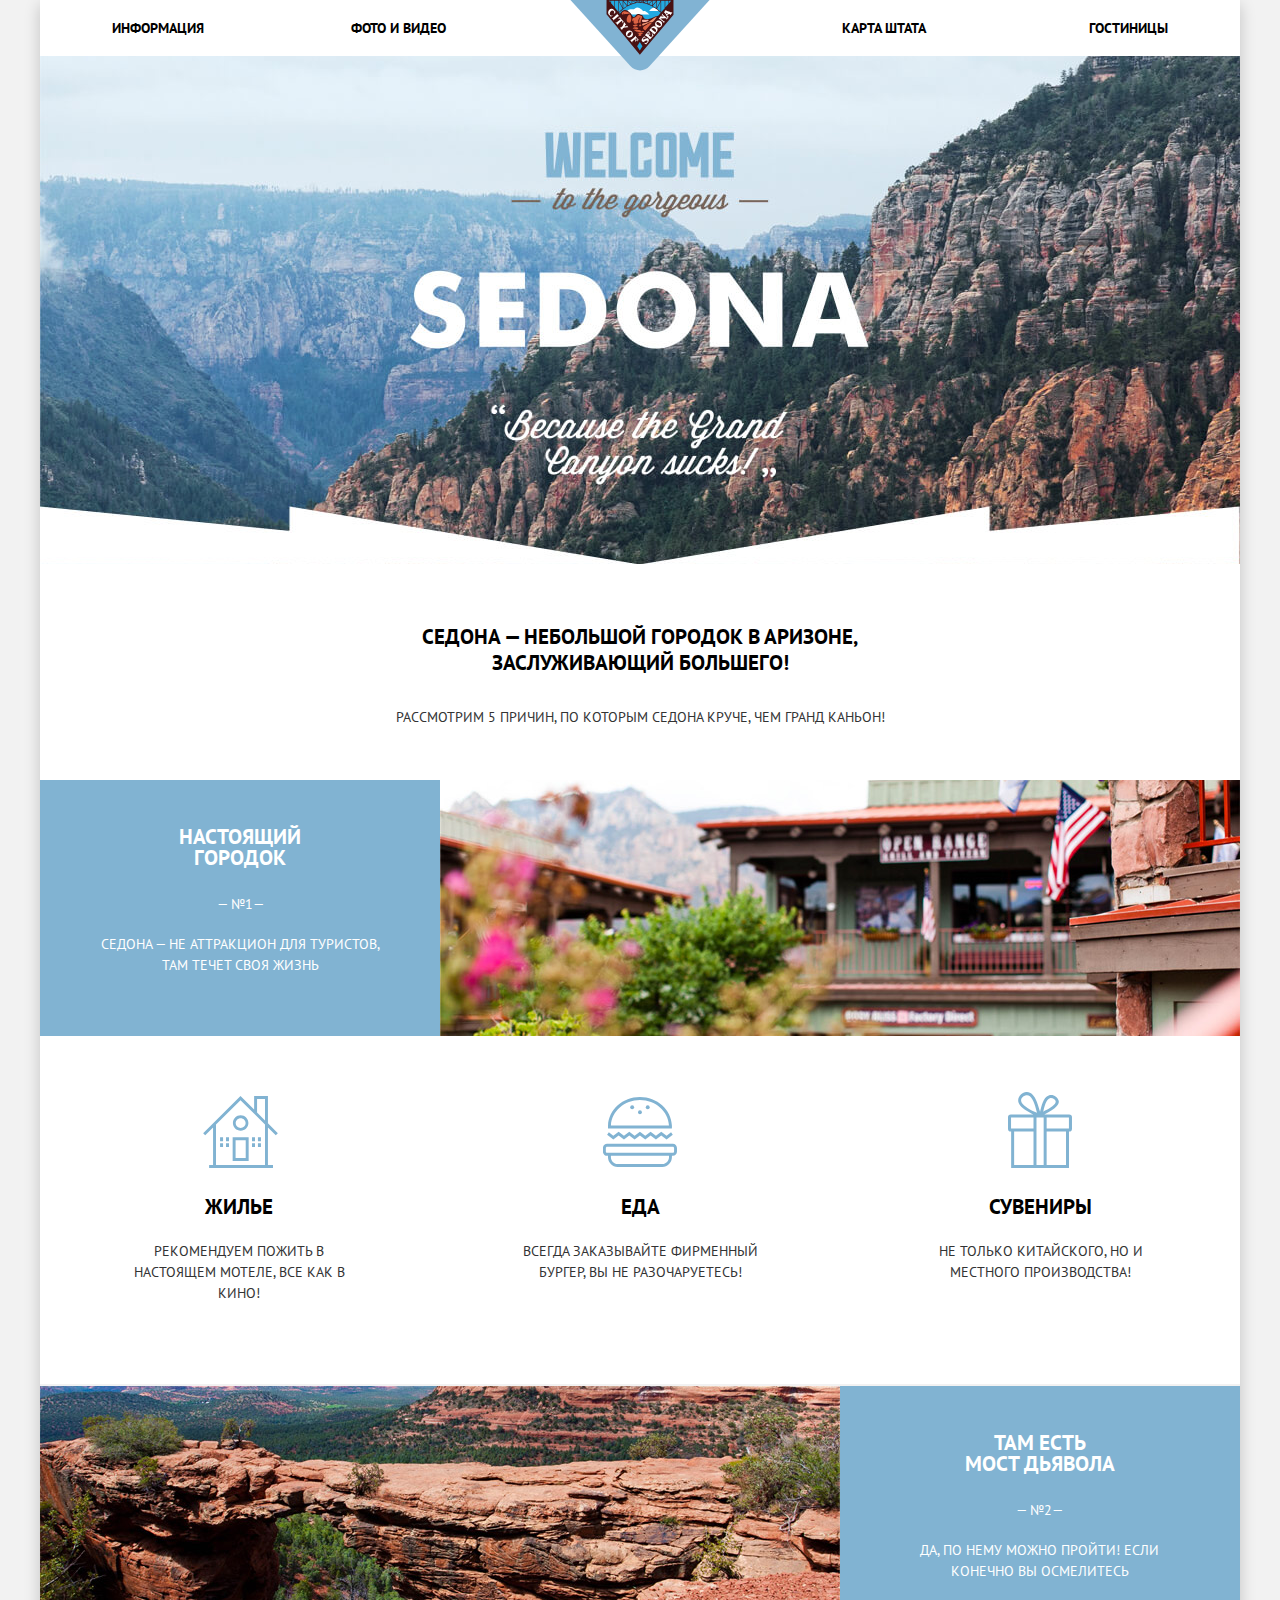
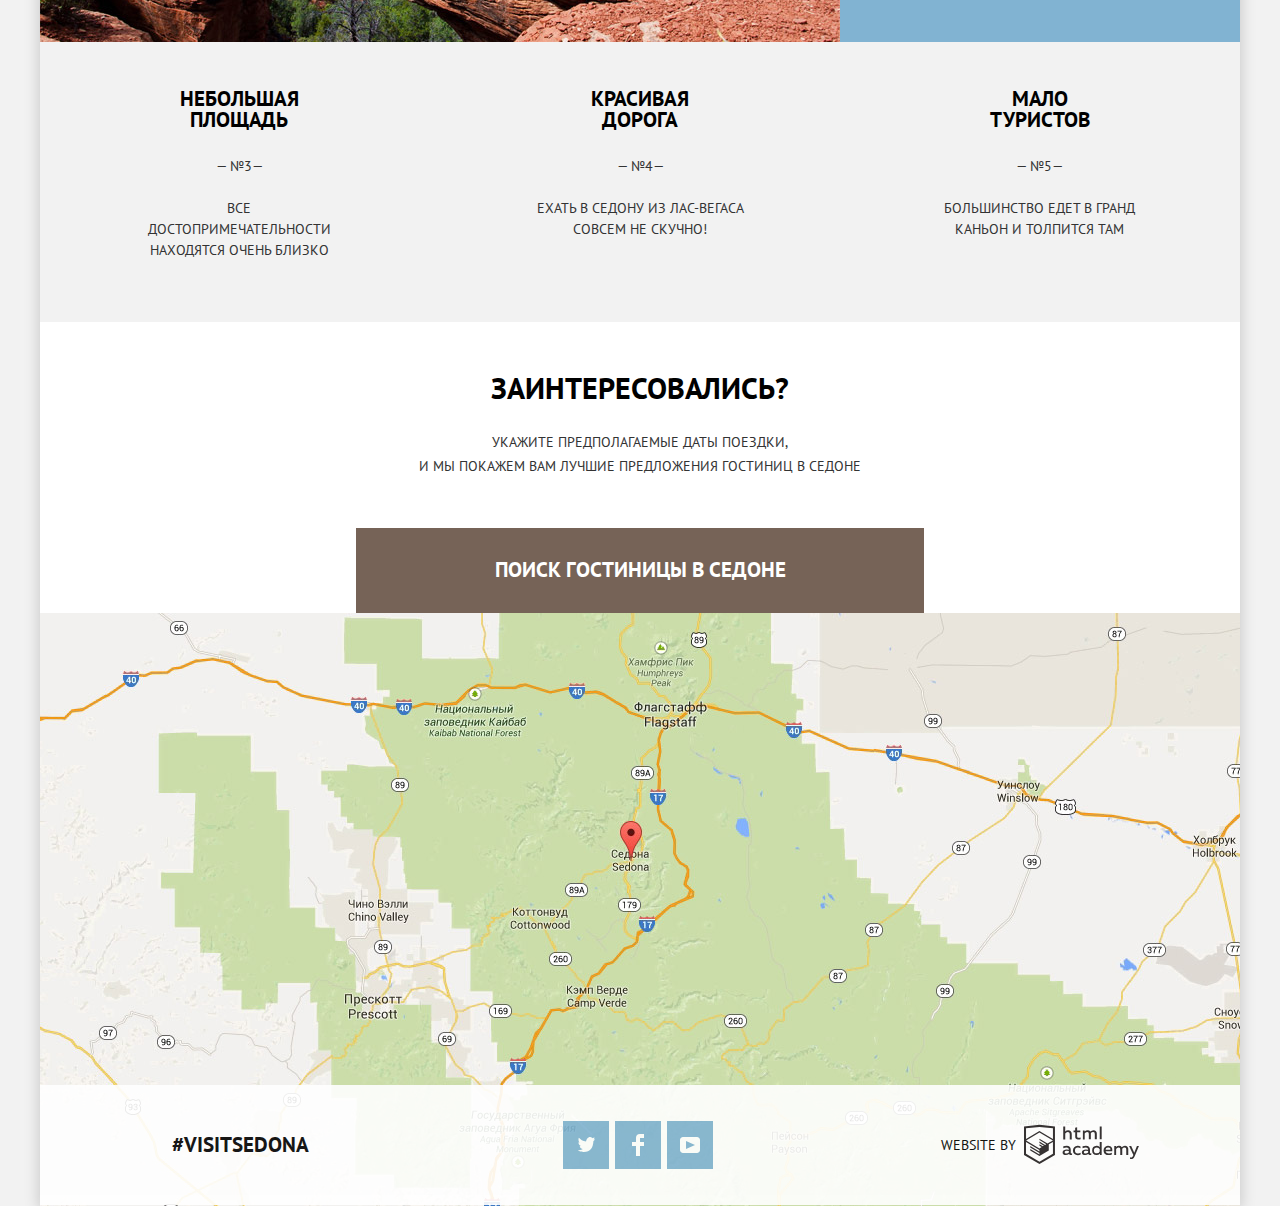
==== commit c863fbbf: "hide form with JS" ====
--- a/index.html
+++ b/index.html
@@ -88,7 +88,8 @@
                         <p>укажите предполагаемые даты поездки,<br> и мы покажем Вам лучшие предложения гостиниц в Седоне</p>
                     </div>
                     <div class="booking-map-wrapper">
-                        <a href="#" class="button booking-button">поиск гостиницы в Седоне</a>
+                        <!-- HREF - ?? -->
+                        <a class="button booking-button">поиск гостиницы в Седоне</a>
                         <img class="booking-img" src="img/map.jpg" width="1200" height="593" alt="Карта окрестностей Седоны">
                     </div>
                     <form action="https://echo.htmlacademy.ru" method="get" class="booking-form">
@@ -153,5 +154,15 @@
                 </p>
             </footer>
         </div>
+        <script>
+            var link = document.querySelector(".booking-button");
+            var bookingForm = document.querySelector(".booking-form");
+            bookingForm.classList.add("form-js");
+
+            link.addEventListener("click", function (evt) {
+                evt.preventDefault();
+                bookingForm.classList.add("form-show");
+            });
+        </script>
     </body>
 </html>
--- a/css/style.css
+++ b/css/style.css
@@ -1,3 +1,11 @@
+/*
+.booking-form {
+    top: -105px;
+    display: none;
+}
+ */
+
+
 @charset "UTF-8";
 
 /*============================================
@@ -410,6 +418,18 @@
     box-sizing: border-box;
 }
 
+.form-js {
+    display: none;
+    /* top: -105px;
+    z-index: -1; */
+}
+
+.form-show {
+    display: block;
+}
+
+
+
 .booking-form .booking-container {
     display: flex;
     align-items: center;
@@ -420,6 +440,7 @@
     color: #000000;
     box-sizing: border-box;
 }
+
 .booking-form .booking-number-container {
     margin-bottom: 55px;
     justify-content: space-between;
@@ -431,7 +452,7 @@
     flex-shrink: 0;
     width: 112px;
     text-align: left;
-    padding: 6px 0 6px 1px;
+    padding: 6px 0 6px 2px;
 }
 
 .booking-container-column {
@@ -471,7 +492,7 @@
 .booking-form .booking-input {
     width: 100%;
     min-height: 38px;
-    padding: 6px 12px;
+    padding: 6px 11px;
     padding-right: 45px;
     box-sizing: border-box;
 
@@ -480,16 +501,16 @@
     font-weight: bold;
     text-transform: uppercase;
     border: 0;
-/*     outline: 0; */
 
     background-color: #f2f2f2;
 }
 
 .booking-container-column .booking-input-counter {
+    width: 38px;
     min-height: 38px;
     margin: 0;
-/*     padding-left: 5px;
-padding-right: 5px; */
+    padding-left: 5px;
+    padding-right: 5px;
     text-align: center;
 
     font-size: 14px;
@@ -499,6 +520,14 @@
     border: 0;
     box-sizing: border-box;
     background-color: #f2f2f2;
+}
+
+.booking-container-column .adults-label {
+    padding-right: 40px;
+}
+
+.booking-container-column .children-label {
+    padding-right: 27px;
 }
 
 input[type="number"] {
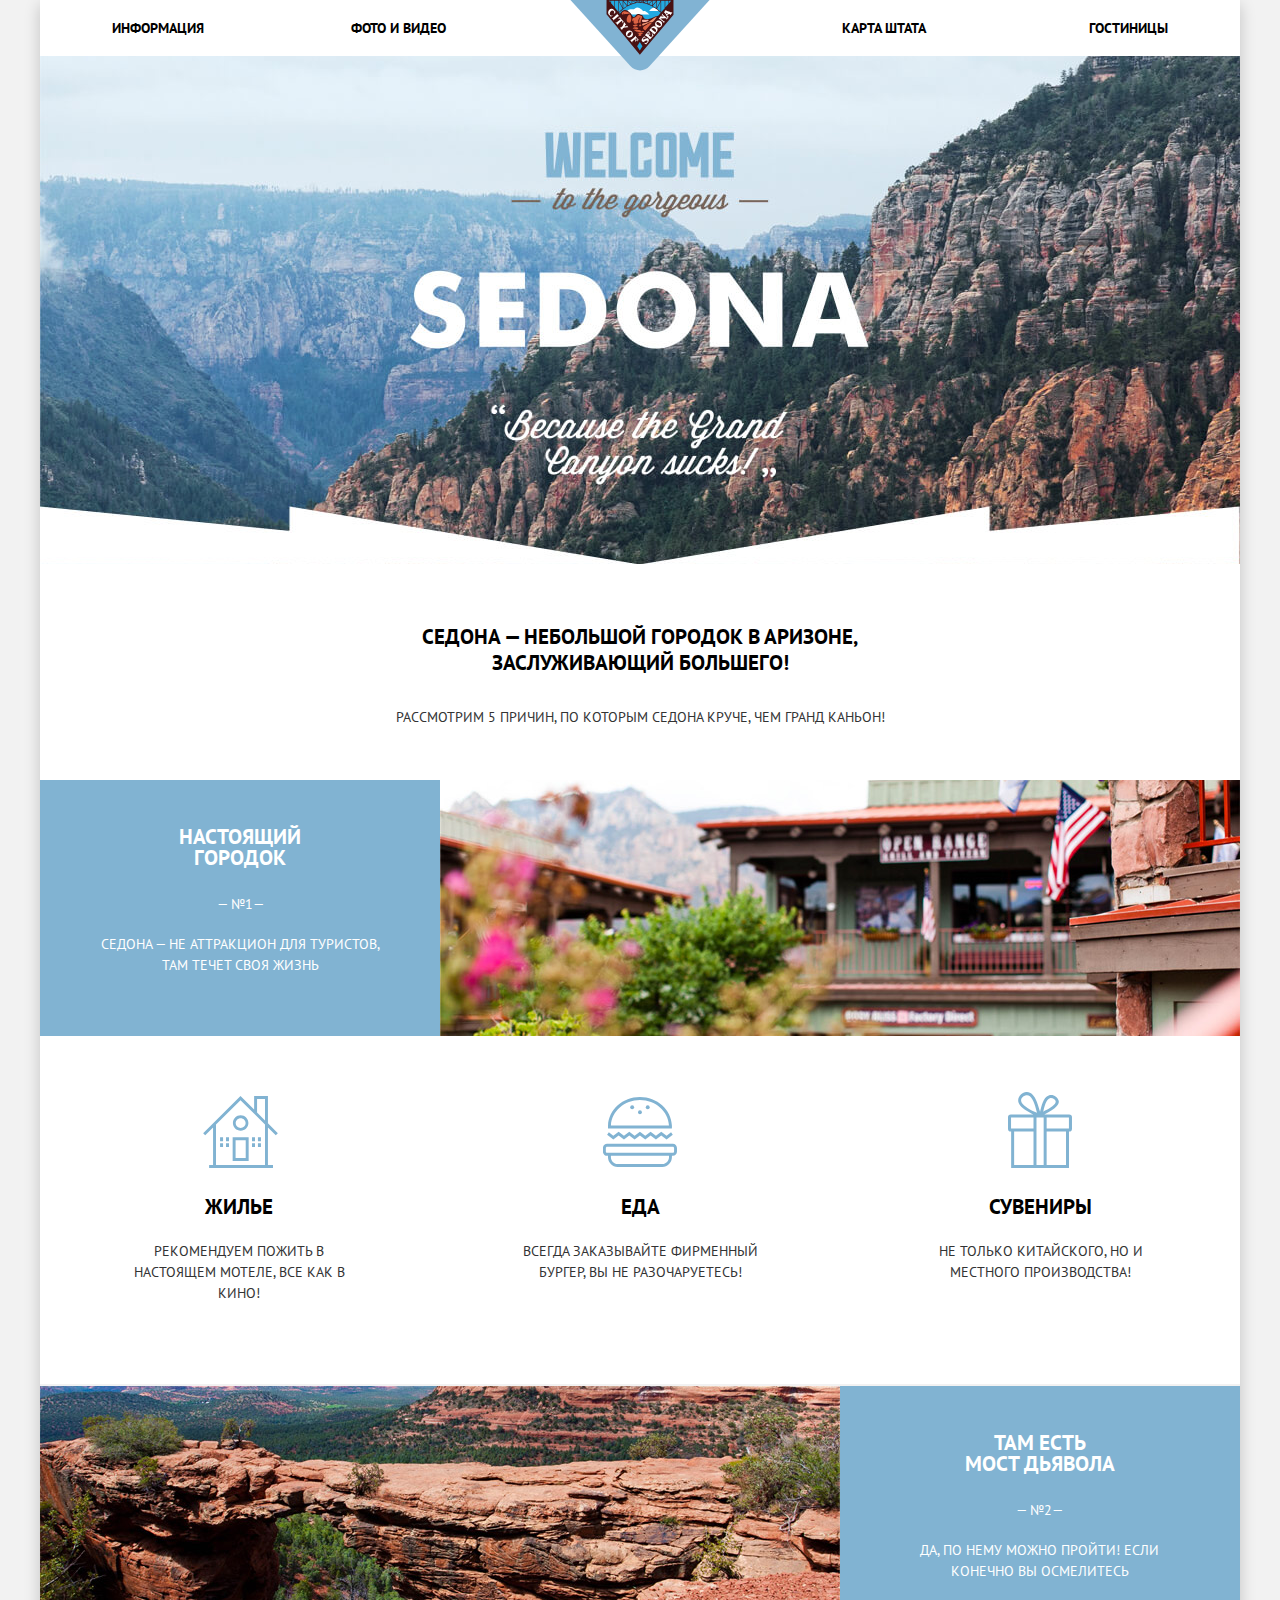
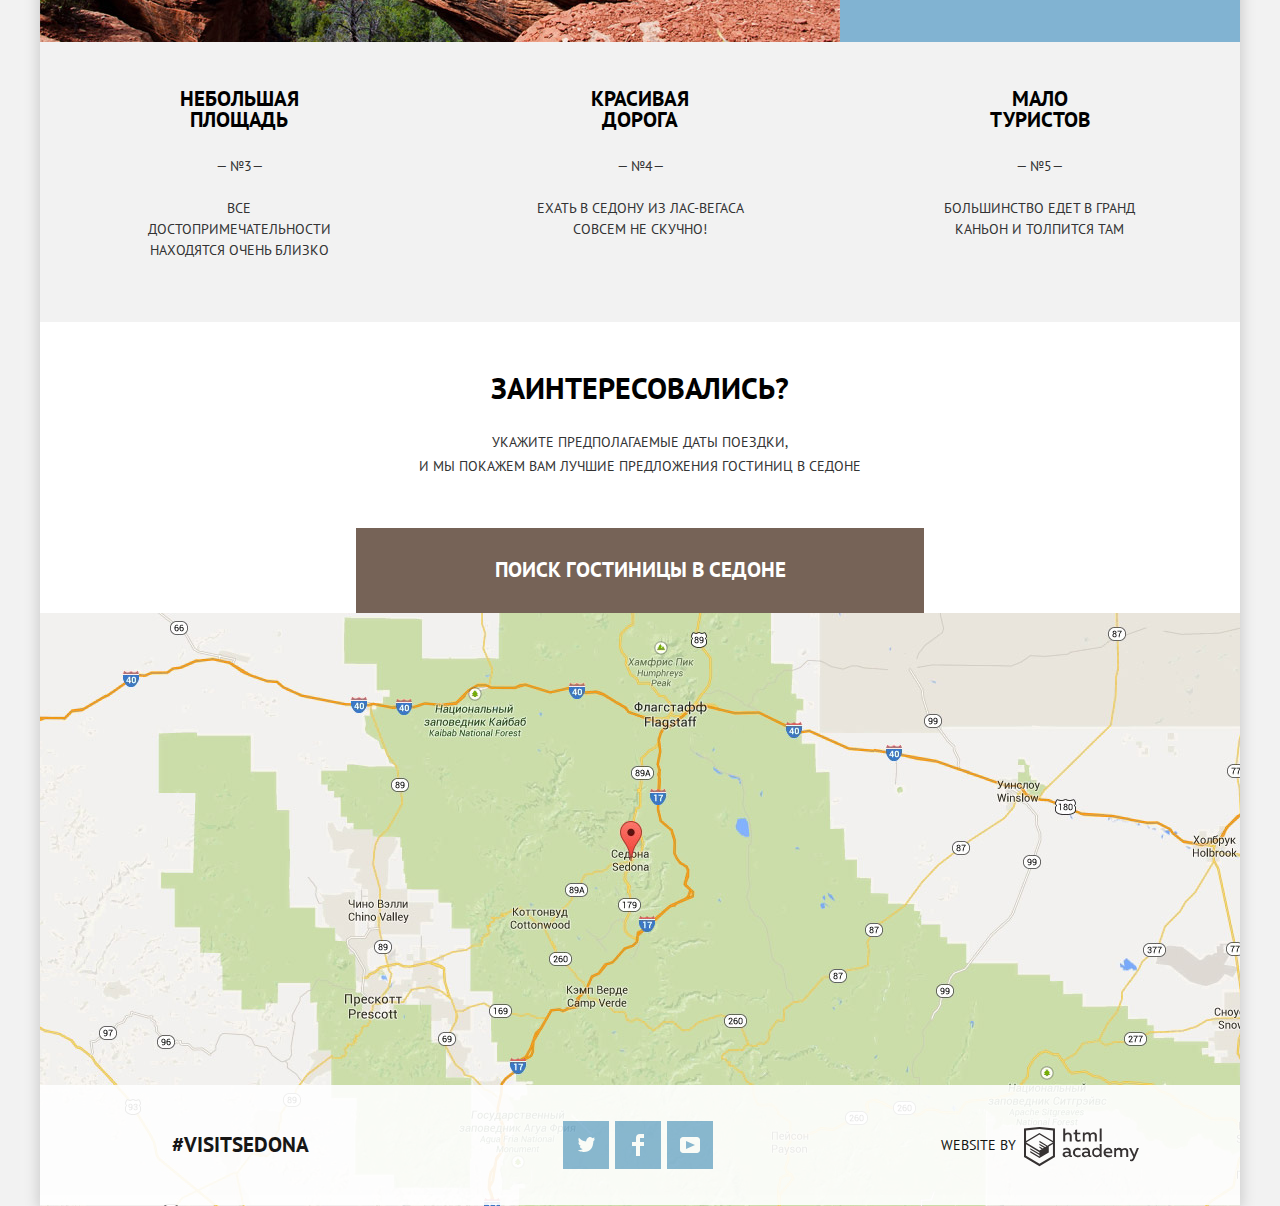
==== commit 5aceccd7: "attempt - 2 (FH final)" ====
--- a/index.html
+++ b/index.html
@@ -88,8 +88,8 @@
                         <p>укажите предполагаемые даты поездки,<br> и мы покажем Вам лучшие предложения гостиниц в Седоне</p>
                     </div>
                     <div class="booking-map-wrapper">
-                        <!-- HREF - ?? -->
-                        <a class="button booking-button">поиск гостиницы в Седоне</a>
+                        <a href="#" class="button booking-button">поиск гостиницы в Седоне</a>
+                        <iframe class="sedona-gmap" src="https://www.google.com/maps/embed?pb=!1m18!1m12!1m3!1d148173.59653852918!2d-111.88407145915195!3d34.851076833020066!2m3!1f0!2f0!3f0!3m2!1i1024!2i768!4f13.1!3m3!1m2!1s0x872da132f942b00d%3A0x5548c523fa6c8efd!2z0KHQtdC00L7QvdCwLCDQkNGA0LjQt9C-0L3QsCA4NjMzNiwg0KHQqNCQ!5e0!3m2!1sru!2sru!4v1537400010184" width="1200" height="593" frameborder="0" style="border:0" allowfullscreen></iframe>
                         <img class="booking-img" src="img/map.jpg" width="1200" height="593" alt="Карта окрестностей Седоны">
                     </div>
                     <form action="https://echo.htmlacademy.ru" method="get" class="booking-form">
@@ -141,15 +141,30 @@
                 </p>
                 <div class="footer-social">
                     <ul class="social-list">
-                        <li><a class="social-button social-button-tw" href="#">Twitter</a></li>
-                        <li><a class="social-button social-button-fb" href="#">Facebook</a></li>
-                        <li><a class="social-button social-button-you" href="#">Youtube</a></li>
+                        <li>
+                            <a class="social-button social-button-tw" href="#">
+                                <span class="visually-hidden">Twitter</span>
+                                <svg class="social-svg" xmlns="http://www.w3.org/2000/svg" width="17" height="15"><path fill="#FFF" d="M10.95.144c1.685-.496 2.984.27 3.577 1.179.673-.231 1.331-.481 2.011-.708a2.345 2.345 0 0 1-.857 1.768c.685.17 1.304-.491 1.304-.491-.169 1-1.006 1.788-1.563 2.024-.231 6.75-3.175 11.217-10.077 11.082h-.446c-.41 0-4.164-.46-4.898-1.887 2.271.196 3.893-.422 4.693-1.177-.96-.3-2.679-.477-2.979-2.95.349.106.564.228 1.19.119C1.705 8.247.374 7.53.448 5.33c.285.328 1.067.536 1.34.472C1.085 5.561-.182 2.442.894.85c1.818 1.854 3.735 3.606 7.152 3.773C8.254 2.33 9.183.793 10.95.144z"/></svg>
+                            </a>
+                        </li>
+                        <li>
+                            <a class="social-button social-button-fb" href="#">
+                                <span class="visually-hidden">Facebook</span>
+                                <svg class="social-svg" xmlns="http://www.w3.org/2000/svg" width="12" height="22"><path fill="#FFF" d="M12 4V0H8a4 4 0 0 0-4 4v4H0v4h4v10h4V12h4V8H8V4h4z"/></svg>
+                            </a>
+                        </li>
+                        <li>
+                            <a class="social-button social-button-you" href="#">
+                                <span class="visually-hidden">Youtube</span>
+                                <svg class="social-svg" xmlns="http://www.w3.org/2000/svg" width="20" height="16"><path fill="#FFF" d="M17 0H3C1.35 0 0 1.35 0 3v10c0 1.65 1.35 3 3 3h14c1.65 0 3-1.35 3-3V3c0-1.65-1.35-3-3-3zM6.027 11.998V4.002L15.014 8l-8.987 3.998z"/></svg>
+                            </a>
+                        </li>
                     </ul>
                 </div>
                 <p class="footer-copyright">
                     <span>website by</span>
                     <a class="html-academy-link" href="https://htmlacademy.ru/intensive/htmlcss" target="_blank">
-                        <img src="img/logo-htmlacademy.svg" width="115" height="41" alt="HTML-Academy">
+                        <svg class="htmlacademy-svg" data-name="Layer 1" xmlns="http://www.w3.org/2000/svg" viewBox="0 0 108.08 36.85"><path d="M44.61 26.86a2 2 0 0 0 .55-.1v1.33a3.25 3.25 0 0 1-1.18.21 1.67 1.67 0 0 1-1.67-1 4.84 4.84 0 0 1-3.14 1.08c-1.51 0-2.91-.83-2.91-2.55 0-2.13 2-2.79 3.71-2.79a11.08 11.08 0 0 1 2.17.25v-.3c0-1-.76-1.77-2.19-1.77a7.42 7.42 0 0 0-3 .64v-1.7a10.21 10.21 0 0 1 3.19-.55c2.36 0 3.81 1.12 3.81 3.65v3a.54.54 0 0 0 .49.59h.17zm-6.44-1.13a1.35 1.35 0 0 0 1.46 1.25h.11a3.39 3.39 0 0 0 2.41-1v-1.42a9.72 9.72 0 0 0-1.81-.21c-1 0-2.16.33-2.16 1.38zm12.36-6.11a5 5 0 0 1 2.57.64v1.72a4.08 4.08 0 0 0-2.3-.7 2.75 2.75 0 1 0 0 5.49 5 5 0 0 0 2.43-.64v1.71a6.27 6.27 0 0 1-2.76.57A4.21 4.21 0 0 1 46 24.49v-.41a4.32 4.32 0 0 1 4.18-4.46h.38zm12.17 7.24a2 2 0 0 0 .55-.1v1.33a3.25 3.25 0 0 1-1.18.21 1.67 1.67 0 0 1-1.67-1 4.84 4.84 0 0 1-3.14 1.08c-1.51 0-2.91-.83-2.91-2.55 0-2.13 2-2.79 3.71-2.79a11.08 11.08 0 0 1 2.17.25v-.3c0-1-.76-1.77-2.19-1.77a7.42 7.42 0 0 0-3 .64v-1.7a10.21 10.21 0 0 1 3.19-.55c2.36 0 3.81 1.12 3.81 3.65v3a.54.54 0 0 0 .49.59h.17zm-6.44-1.13a1.35 1.35 0 0 0 1.47 1.25h.11a3.39 3.39 0 0 0 2.41-1v-1.42a9.72 9.72 0 0 0-1.81-.21c-1.06 0-2.16.33-2.16 1.38zM73 15.98v12.2h-1.65v-1.32a3.88 3.88 0 0 1-3.19 1.54 4.4 4.4 0 0 1 0-8.78 3.81 3.81 0 0 1 3 1.3v-4.94H73zm-4.53 5.22a2.76 2.76 0 1 0 0 5.52 2.86 2.86 0 0 0 2.68-1.74v-2a2.91 2.91 0 0 0-2.66-1.73zM79 19.62c3.31 0 4.46 2.68 3.92 5.09H76.7c.21 1.5 1.67 2.11 3.19 2.11a6.11 6.11 0 0 0 2.64-.59v1.6a7.14 7.14 0 0 1-3 .57c-2.53 0-4.75-1.42-4.75-4.42a4.18 4.18 0 0 1 4-4.39H79zm.09 1.54a2.28 2.28 0 0 0-2.44 2.1v.06h4.65a2 2 0 0 0-2.17-2.16zm5.73 7v-8.31h1.65v1a3.81 3.81 0 0 1 2.78-1.27 2.86 2.86 0 0 1 2.64 1.4 4.12 4.12 0 0 1 2.91-1.33 3.06 3.06 0 0 1 3.2 3.33v5.2h-1.9v-5.15a1.59 1.59 0 0 0-1.42-1.75h-.26a2.8 2.8 0 0 0-2.07 1.12v5.78h-1.9v-5.15A1.59 1.59 0 0 0 89 21.29h-.2a3 3 0 0 0-2.21 1.29v5.63h-1.73zm21.31-8.33h1.9l-3.91 9.46c-.9 2.17-2.09 2.86-3.35 2.86a4.76 4.76 0 0 1-1.1-.14v-1.57a2.86 2.86 0 0 0 .85.12c.9 0 1.58-.64 2.07-1.9l.17-.42-4-8.4h2l2.86 6.29zM38.73 1.44V6.2a3.81 3.81 0 0 1 2.7-1.14 3.25 3.25 0 0 1 3.44 3.4v5.15H43V8.7a1.81 1.81 0 0 0-1.61-2h-.3a2.93 2.93 0 0 0-2.32 1.39v5.52h-1.9V1.44h1.9zm11.21.85v3h3v1.6h-3v3.81c0 1.1.5 1.46 1.58 1.46a4.49 4.49 0 0 0 1.69-.33v1.6a6.8 6.8 0 0 1-2.21.35 2.55 2.55 0 0 1-2.86-2.74V6.87h-1.56V5.24h1.5V2.72zm5.4 11.31V5.26H57v1a3.81 3.81 0 0 1 2.77-1.28 2.86 2.86 0 0 1 2.6 1.33 4.12 4.12 0 0 1 2.91-1.33 3.06 3.06 0 0 1 3.16 3.4v5.21h-1.9V8.44a1.59 1.59 0 0 0-1.42-1.75h-.23a2.8 2.8 0 0 0-2.07 1.12v5.78h-1.9V8.44a1.59 1.59 0 0 0-1.42-1.75h-.23a3 3 0 0 0-2.21 1.29v5.63h-1.72zM71.17 1.43H73v12.15h-1.83V1.43zM14.71-.02h-.16L0 1.52v26.67l14.55 8.66 14.55-8.66V1.52zm12.5 27.1l-12.66 7.54L1.9 27.1V16.16l12.59 7.5v1.32l-8.63-5.1v1.31l8.68 5.21v1.39l-8.67-5.16v1.35l8.68 5.21 8.75-5.24v-5.66l3.9-2.31V27.1zm0-12.53l-3.48 2-1.6 1-7.62-4.57v1.31L21 18.21l-.14.09-1 .54-5.37-3.2v1.34l4.24 2.52-1 .67-3.2-1.9v1.31l2.1 1.24-2.13 1.26L2 14.63l12.51-7.54zm0-1.32L14.49 5.74 1.91 13.23v-10L14.56 1.9l12.65 1.33v10z" fill="#231f20"/></svg>
                     </a>
                 </p>
             </footer>
@@ -157,11 +172,29 @@
         <script>
             var link = document.querySelector(".booking-button");
             var bookingForm = document.querySelector(".booking-form");
+            var checkIn = document.querySelector("[name=checkin-date]");
+            var checkOut = document.querySelector("[name=checkout-date]");
+            var adults = document.querySelector("[name=adults]");
+            var children = document.querySelector("[name=children]");
+            var frame = document.querySelector(".sedona-gmap");
+
             bookingForm.classList.add("form-js");
+            frame.classList.add("iframe-js");
 
             link.addEventListener("click", function (evt) {
+              evt.preventDefault();
+              bookingForm.classList.toggle("form-show");
+              checkIn.focus();
+            });
+
+            bookingForm.addEventListener("submit", function (evt) {
+              if (!checkIn.value || !checkOut.value || !adults.value || !children.value) {
                 evt.preventDefault();
-                bookingForm.classList.add("form-show");
+                bookingForm.classList.remove("form-error");
+                bookingForm.offsetWidth = bookingForm.offsetWidth;
+                bookingForm.classList.add("form-error");
+                console.log("Необходимо заполнить все поля формы");
+              }
             });
         </script>
     </body>
--- a/css/style.css
+++ b/css/style.css
@@ -1,11 +1,3 @@
-/*
-.booking-form {
-    top: -105px;
-    display: none;
-}
- */
-
-
 @charset "UTF-8";
 
 /*============================================
@@ -47,7 +39,8 @@
 .container {
     width: 1200px;
     margin: 0 auto;
-    box-shadow: 0 5px 15px rgba(0, 1, 1, 0.2);
+    -webkit-box-shadow: 0 5px 15px rgba(0, 1, 1, 0.2);
+            box-shadow: 0 5px 15px rgba(0, 1, 1, 0.2);
 }
 
 .container-padded {
@@ -63,7 +56,8 @@
     border: 0;
     padding: 0;
     white-space: nowrap;
-    clip-path: inset(100%);
+    -webkit-clip-path: inset(100%);
+            clip-path: inset(100%);
     clip: rect(0 0 0 0);
     overflow: hidden;
 }
@@ -76,7 +70,8 @@
   border: 0;
   padding: 0;
   white-space: nowrap;
-  clip-path: inset(100%);
+  -webkit-clip-path: inset(100%);
+          clip-path: inset(100%);
   clip: rect(0 0 0 0);
   overflow: hidden;
 }
@@ -105,6 +100,8 @@
 }
 
 .site-navigation {
+    display: -webkit-box;
+    display: -ms-flexbox;
     display: flex;
     margin: 0;
     padding: 0;
@@ -164,16 +161,21 @@
 Стили основного контента
 ============================================*/
 /* приветствие с фоном */
-
 .main-content {
-    display: flex;
-    flex-direction: column;
+    display: -webkit-box;
+    display: -ms-flexbox;
+    display: flex;
+    -webkit-box-orient: vertical;
+    -webkit-box-direction: normal;
+        -ms-flex-direction: column;
+            flex-direction: column;
 }
 .main-image {
     min-height: 508px;
     background: url("../img/welcome-bg_all-in-one.jpg");
     background-position: 0 -83px;
     background-repeat: no-repeat;
+    background-color: #668599;
 }
 
 .welcome {
@@ -209,8 +211,13 @@
 }
 
 .features-list .features-item-1 {
-    display: flex;
-    flex-direction: column;
+    display: -webkit-box;
+    display: -ms-flexbox;
+    display: flex;
+    -webkit-box-orient: vertical;
+    -webkit-box-direction: normal;
+        -ms-flex-direction: column;
+            flex-direction: column;
     min-height: 256px;
     padding-left: 60px;
     padding-right: 860px;
@@ -223,8 +230,13 @@
 }
 
 .features-list .features-item-3 {
-    display: flex;
-    flex-direction: column;
+    display: -webkit-box;
+    display: -ms-flexbox;
+    display: flex;
+    -webkit-box-orient: vertical;
+    -webkit-box-direction: normal;
+        -ms-flex-direction: column;
+            flex-direction: column;
     min-height: 256px;
     padding-right: 49px;
     padding-left: 848px;
@@ -237,14 +249,21 @@
 }
 /* ---------------- */
 .features-inner-list {
+    display: -webkit-box;
+    display: -ms-flexbox;
     display: flex;
     margin-bottom: 2px;
     background-color: #ffffff;
 }
 
 .features-inner-list .features-inner-item {
-    display: flex;
-    flex-direction: column;
+    display: -webkit-box;
+    display: -ms-flexbox;
+    display: flex;
+    -webkit-box-orient: vertical;
+    -webkit-box-direction: normal;
+        -ms-flex-direction: column;
+            flex-direction: column;
     margin: 0 auto;
     padding-top: 145px;
     padding-bottom: 66px;
@@ -288,6 +307,8 @@
 }
 /* -------------------- */
 .features-list-second {
+    display: -webkit-box;
+    display: -ms-flexbox;
     display: flex;
     text-align: center;
 }
@@ -338,9 +359,16 @@
 /* блок заказа гостиниц */
 .booking {
     position: relative;
-    display: flex;
-    flex-direction: column;
-    align-items: center;
+    display: -webkit-box;
+    display: -ms-flexbox;
+    display: flex;
+    -webkit-box-orient: vertical;
+    -webkit-box-direction: normal;
+        -ms-flex-direction: column;
+            flex-direction: column;
+    -webkit-box-align: center;
+        -ms-flex-align: center;
+            align-items: center;
     text-align: center;
     background-color: #ffffff;
 }
@@ -391,6 +419,7 @@
 }
 
 .booking-button:active {
+    color: #938987;
     background-color: #503e33;
 }
 
@@ -399,7 +428,13 @@
 }
 
 .booking input[type="submit"]:active {
+    color: #96bad4;
     background-color: #5496bd;
+}
+
+.booking-map-wrapper iframe {
+    position: relative;
+    z-index: 1;
 }
 
 .booking-img {
@@ -408,56 +443,157 @@
     left: 0;
 }
 
+@-webkit-keyframes show {
+    0% {
+        top: -105px;
+        opacity: 0
+    }
+    100% {
+        top: 290px;
+        opacity: 1
+    }
+}
+
+@keyframes show {
+    0% {
+        top: -105px;
+        opacity: 0
+    }
+    100% {
+        top: 290px;
+        opacity: 1
+    }
+}
+
+@-webkit-keyframes shake {
+    0%,
+    100% {
+        -webkit-transform: translateX(0);
+                transform: translateX(0);
+    }
+
+    10%,
+    30%,
+    50%,
+    70%,
+    90% {
+        -webkit-transform: translateX(-10px);
+                transform: translateX(-10px);
+    }
+
+    20%,
+    40%,
+    60%,
+    80%  {
+        -webkit-transform: translateX(10px);
+                transform: translateX(10px);
+    }
+}
+
+@keyframes shake {
+    0%,
+    100% {
+        -webkit-transform: translateX(0);
+                transform: translateX(0);
+    }
+
+    10%,
+    30%,
+    50%,
+    70%,
+    90% {
+        -webkit-transform: translateX(-10px);
+                transform: translateX(-10px);
+    }
+
+    20%,
+    40%,
+    60%,
+    80%  {
+        -webkit-transform: translateX(10px);
+                transform: translateX(10px);
+    }
+}
+
 .booking-form {
     position: absolute;
     width: 568px;
     top: 290px;
+    left: 316px;
     padding: 55px;
-
     background-color: #ffffff;
-    box-sizing: border-box;
+    -webkit-box-sizing: border-box;
+            box-sizing: border-box;
+    z-index: 4;
 }
 
 .form-js {
     display: none;
-    /* top: -105px;
-    z-index: -1; */
+    top: -105px;
 }
 
 .form-show {
     display: block;
+    -webkit-animation: show 1s;
+            animation: show 1s;
+    top: 290px;
+}
+
+.form-error {
+    -webkit-animation: shake 0.6s;
+            animation: shake 0.6s;
+}
+
+.sedona-gmap {
+    display: none;
+}
+
+.iframe-js {
+    display: block;
 }
 
 
 
 .booking-form .booking-container {
-    display: flex;
-    align-items: center;
+    display: -webkit-box;
+    display: -ms-flexbox;
+    display: flex;
+    -webkit-box-align: center;
+        -ms-flex-align: center;
+            align-items: center;
     margin-top: 0;
     margin-bottom: 29px;
     font-weight: bold;
     line-height: 1.86;
     color: #000000;
-    box-sizing: border-box;
+    -webkit-box-sizing: border-box;
+            box-sizing: border-box;
 }
 
 .booking-form .booking-number-container {
     margin-bottom: 55px;
-    justify-content: space-between;
+    -webkit-box-pack: justify;
+        -ms-flex-pack: justify;
+            justify-content: space-between;
 }
 
 .booking-form .entry-label,
 .booking-form .exit-label {
     display: block;
-    flex-shrink: 0;
+    -ms-flex-negative: 0;
+        flex-shrink: 0;
     width: 112px;
     text-align: left;
     padding: 6px 0 6px 2px;
 }
 
 .booking-container-column {
-    display: flex;
-    align-items: center;
+    display: -webkit-box;
+    display: -ms-flexbox;
+    display: flex;
+    -webkit-box-align: center;
+        -ms-flex-align: center;
+            align-items: center;
 }
 
 .booking-form .booking-input-wrapper {
@@ -494,7 +630,8 @@
     min-height: 38px;
     padding: 6px 11px;
     padding-right: 45px;
-    box-sizing: border-box;
+    -webkit-box-sizing: border-box;
+            box-sizing: border-box;
 
     font-size: 14px;
     line-height: 1.86;
@@ -518,7 +655,8 @@
     font-weight: bold;
     text-transform: uppercase;
     border: 0;
-    box-sizing: border-box;
+    -webkit-box-sizing: border-box;
+            box-sizing: border-box;
     background-color: #f2f2f2;
 }
 
@@ -545,7 +683,20 @@
 
 .booking-form .booking-input:focus {
     background-color: #fff;
-    box-shadow: inset 0 0 0 2px #e5e5e5;
+    -webkit-box-shadow: inset 0 0 0 2px #e5e5e5;
+            box-shadow: inset 0 0 0 2px #e5e5e5;
+}
+
+.booking-form .booking-input::-webkit-input-placeholder {
+    color: #000000;
+}
+
+.booking-form .booking-input:-ms-input-placeholder {
+    color: #000000;
+}
+
+.booking-form .booking-input::-ms-input-placeholder {
+    color: #000000;
 }
 
 .booking-form .booking-input::placeholder {
@@ -553,13 +704,16 @@
 }
 
 .booking-input-wrapper-counter {
+    display: -webkit-box;
+    display: -ms-flexbox;
     display: flex;
 }
 
 .booking-control {
     position: relative;
     display: block;
-    flex-shrink: 0;
+    -ms-flex-negative: 0;
+        flex-shrink: 0;
     width: 38px;
     height: 38px;
     background-color: #f2f2f2;
@@ -636,12 +790,19 @@
 Стили подвала
 ============================================*/
 .main-footer {
-    display: flex;
-    justify-content: space-between;
-    align-items: center;
+    display: -webkit-box;
+    display: -ms-flexbox;
+    display: flex;
+    -webkit-box-pack: justify;
+        -ms-flex-pack: justify;
+            justify-content: space-between;
+    -webkit-box-align: center;
+        -ms-flex-align: center;
+            align-items: center;
     position: relative;
+    z-index: 3;
     width: 1200px;
-    min-height: 120px;
+    height: 120px;
     background-color: #ffffff;
     opacity: 0.9;
 }
@@ -658,6 +819,8 @@
 }
 
 .footer-social .social-list {
+    display: -webkit-box;
+    display: -ms-flexbox;
     display: flex;
     margin: 0;
     margin-left: 26px;
@@ -674,15 +837,19 @@
 }
 
 .social-list .social-button {
-    display: block;
+    display: -webkit-box;
+    display: -ms-flexbox;
+    display: flex;
+    -webkit-box-pack: center;
+        -ms-flex-pack: center;
+            justify-content: center;
+    -webkit-box-align: center;
+        -ms-flex-align: center;
+            align-items: center;
     width: 46px;
     height: 48px;
-    text-indent: 100%;
-    white-space: nowrap;
     overflow: hidden;
     background-color: #81b3d2;
-    background-position: 50% 50%;
-    background-repeat: no-repeat;
 }
 
 .social-list .social-button:last-child {
@@ -690,20 +857,24 @@
 }
 
 .social-list .social-button-tw {
-    background-image: url("../img/twitter.svg");
+
 }
 
 .social-list .social-button-fb {
-    background-image: url("../img/fb-icon.svg");
+
 }
 
 .social-list .social-button-you {
-    background-image: url("../img/youtube.svg");
+
 }
 
 .footer-copyright {
-    display: flex;
-    align-items: center;
+    display: -webkit-box;
+    display: -ms-flexbox;
+    display: flex;
+    -webkit-box-align: center;
+        -ms-flex-align: center;
+            align-items: center;
     padding-right: 101px;
 }
 
@@ -721,10 +892,21 @@
     background-color: #5496bd;
 }
 
+.social-button:active path {fill: #95b9d3;}
+
 .footer-copyright .html-academy-link {
+    width: 115px;
+    height: 41px;
     padding-top: 6px;
 }
 
+.html-academy-link:hover path {
+    fill: #81b3d2;
+}
+
+.html-academy-link:active path {
+    fill: rgba(0, 0, 0, 0.3);
+}
 /*============================================
 Стили страницы отелей
 ============================================*/
@@ -735,11 +917,15 @@
     background-image: url("../img/filter_bg.jpg");
     background-repeat: no-repeat;
     background-position: 0 -100px;
+    background-color: #5D707D;
 }
 
 .filter .flex-container {
-    display: flex;
-    box-sizing: border-box;
+    display: -webkit-box;
+    display: -ms-flexbox;
+    display: flex;
+    -webkit-box-sizing: border-box;
+            box-sizing: border-box;
 }
 
 .inner-booking-form .booking-fieldset {
@@ -783,7 +969,8 @@
     border: 0;
     padding: 0;
     white-space: nowrap;
-    clip-path: inset(100%);
+    -webkit-clip-path: inset(100%);
+            clip-path: inset(100%);
     clip: rect(0 0 0 0);
     overflow: hidden;
 }
@@ -795,7 +982,10 @@
     padding-top: 1px;
     padding-bottom: 1px;
     padding-left: 40px;
-    user-select: none;
+    -webkit-user-select: none;
+       -moz-user-select: none;
+        -ms-user-select: none;
+            user-select: none;
 }
 
 .filter .filter-checkbox-label:before {
@@ -819,16 +1009,29 @@
     background-size: 27px 23px;
 }
 
+.filter-checkbox:focus + .filter-checkbox-label:before{
+    outline: 1px dotted #212121;
+    outline: 5px auto -webkit-focus-ring-color;
+}
+
 .inner-booking-form .range-container {
-    display: flex;
-    flex-direction: column;
-    align-items: center;
+    display: -webkit-box;
+    display: -ms-flexbox;
+    display: flex;
+    -webkit-box-orient: vertical;
+    -webkit-box-direction: normal;
+        -ms-flex-direction: column;
+            flex-direction: column;
+    -webkit-box-align: center;
+        -ms-flex-align: center;
+            align-items: center;
     margin-left: auto;
 }
 
 /* ====================================================== */
 .range {
   width: 318px;
+  margin: 0;
   padding: 0;
   border: none;
   color: hsl(0, 0%, 100%);
@@ -843,13 +1046,20 @@
 
 .range-controls {
   position: relative;
+  display: -webkit-box;
+  display: -ms-flexbox;
   display: flex;
-  justify-content: space-around;
+  -ms-flex-pack: distribute;
+      justify-content: space-around;
   height: 32px;
   margin-top: 9px;
   margin-bottom: 54px;
   border: 2px solid hsl(0, 0%, 100%);
   border-radius: 2px;
+}
+
+.range-controls span {
+    padding-left: 10px;
 }
 
 .range-controls::after {
@@ -860,7 +1070,9 @@
   width: 2px;
   height: 22px;
   background: hsl(0, 0%, 100%);
-  transform: translate(-50%, -50%);
+  -webkit-transform: translate(-50%, -50%);
+      -ms-transform: translate(-50%, -50%);
+          transform: translate(-50%, -50%);
 }
 
 .range-label {
@@ -886,6 +1098,7 @@
 .range-scale {
   position: absolute;
   bottom: -22px;
+  left: 0;
   width: 100%;
   height: 2px;
   background: hsla(0, 0%, 100%, 0.3);
@@ -900,7 +1113,8 @@
 }
 
 .range-lever {
-  box-sizing: border-box;
+  -webkit-box-sizing: border-box;
+          box-sizing: border-box;
   position: absolute;
   bottom: -32px;
   z-index: 2;
@@ -909,16 +1123,18 @@
   background: hsl(0, 0%, 67%);
   border: 8px solid hsl(0, 0%, 100%);
   border-radius: 50%;
-  box-shadow: 0 2px 1px 0 hsla(0, 0%, 0%, 0.2);
-  cursor: grab;
+  -webkit-box-shadow: 0 2px 1px 0 hsla(0, 0%, 0%, 0.2);
+          box-shadow: 0 2px 1px 0 hsla(0, 0%, 0%, 0.2);
 }
 
 .range-lever:active {
+  cursor: -webkit-grabbing;
   cursor: grabbing;
 }
 
 .range-lever:hover {
-  background: hsl(209, 64%, 31%);
+    width: 21px;
+    height: 21px;
 }
 
 .range-lever-min {
@@ -930,12 +1146,14 @@
 }
 
 .range-input:focus + .range-lever {
-  box-shadow: 0 0 0 3px hsla(0, 0%, 100%, 0.5);
+  -webkit-box-shadow: 0 0 0 3px hsla(0, 0%, 100%, 0.5);
+          box-shadow: 0 0 0 3px hsla(0, 0%, 100%, 0.5);
 }
 
 .btn-transparent {
   display: block;
-  padding: 6px 35px;
+  margin-right: 9px;
+  padding: 6px 34px;
   font-size: 14px;
   line-height: 20px;
   color: hsl(0, 0%, 100%);
@@ -962,12 +1180,17 @@
     color: #000000;
     background-color: #ffffff;
     border-bottom: 1px solid #e5e5e5;
+    padding-bottom: 10px;
 }
 
 .filter-info .flex-container {
-    display: flex;
-    align-items: center;
-    padding-top: 10px;
+    display: -webkit-box;
+    display: -ms-flexbox;
+    display: flex;
+    -webkit-box-align: center;
+        -ms-flex-align: center;
+            align-items: center;
+    padding-top: 7px;
 
 }
 
@@ -985,6 +1208,8 @@
 }
 
 .sort-list {
+    display: -webkit-box;
+    display: -ms-flexbox;
     display: flex;
     margin: 0;
     padding: 0;
@@ -1017,14 +1242,15 @@
     border-color: transparent;
 }
 
-.sort-list-link:active {
-    color: #000000;
-    border-color: transparent;
-}
-
 .sort-list-link:hover {
     color: #81b3d1;
 }
+
+.sort-list-link:active {
+    color: #000000;
+    border-color: transparent;
+}
+
 
 .filter-sort {
     margin-top: 3px;
@@ -1033,6 +1259,8 @@
 }
 
 .filter-sort-list {
+    display: -webkit-box;
+    display: -ms-flexbox;
     display: flex;
     margin: 0;
     padding: 0;
@@ -1095,9 +1323,11 @@
 }
 
 .hotel-list .hotel-list-item {
-    display: flex;
-    padding-top: 30px;
-    padding-bottom: 10px;
+    display: -webkit-box;
+    display: -ms-flexbox;
+    display: flex;
+    padding-top: 24px;
+    padding-bottom: 17px;
     border-bottom: 1px solid #e5e5e5;
 }
 
@@ -1129,6 +1359,8 @@
 }
 
 .hotel-list .hotel-details {
+    display: -webkit-box;
+    display: -ms-flexbox;
     display: flex;
     margin-top: 0;
     margin-bottom: 14px;
@@ -1140,13 +1372,15 @@
 }
 
 .hotel-list .hotel-buttons {
+    display: -webkit-box;
+    display: -ms-flexbox;
     display: flex;
 }
 
 .hotel-buttons .button {
     display: inline-block;
     vertical-align: top;
-    padding: 4px 17px;
+    padding: 3px 17px;
     border: 0;
     font-family: inherit;
     font-size: inherit;
@@ -1182,15 +1416,12 @@
     background-color: #81b3d2;
 }
 
-.button-confirm {
-    background-color: #766357;
-}
-
 .button-action:hover {
     background-color: #669ec0;
 }
 
 .button-action:active {
+    color: #95b9d3;
     background-color: #5496bd;
 }
 
@@ -1199,23 +1430,37 @@
 }
 
 .button-confirm:active {
+    color: #938987;
     background-color: #503e33;
 }
 
 .hotel-list .hotel-rating {
-    display: flex;
-    flex-direction: column;
-    justify-content: space-between;
+    display: -webkit-box;
+    display: -ms-flexbox;
+    display: flex;
+    -webkit-box-orient: vertical;
+    -webkit-box-direction: normal;
+        -ms-flex-direction: column;
+            flex-direction: column;
+    -webkit-box-pack: justify;
+        -ms-flex-pack: justify;
+            justify-content: space-between;
     margin-left: auto;
     -ms-align-items: flex-end;
-    align-items: flex-end;
+    -webkit-box-align: end;
+        -ms-flex-align: end;
+            align-items: flex-end;
 }
 
 .hotel-stars {
+    display: -webkit-box;
+    display: -ms-flexbox;
     display: flex;
     width: 114px;
-    margin-top: 4px;
-    justify-content: flex-end;
+    margin-top: 5px;
+    -webkit-box-pack: end;
+        -ms-flex-pack: end;
+            justify-content: flex-end;
 }
 
 .star {
@@ -1226,7 +1471,7 @@
     background-image: url("../img/star.svg");
     background-repeat: no-repeat;
     background-position: 0 0;
-    margin-left: 5px;
+    margin-left: 6px;
 }
 
 .star:first-child {
@@ -1236,8 +1481,10 @@
 .rating-text {
     display: inline-block;
     vertical-align: top;
+    margin-bottom: 15px;
     padding: 3px 14px;
-    min-width: 90px;
-    align-self: flex-end;
+    min-width: 80px;
+    -ms-flex-item-align: end;
+        align-self: flex-end;
     background-color: #f2f2f2;
 }
